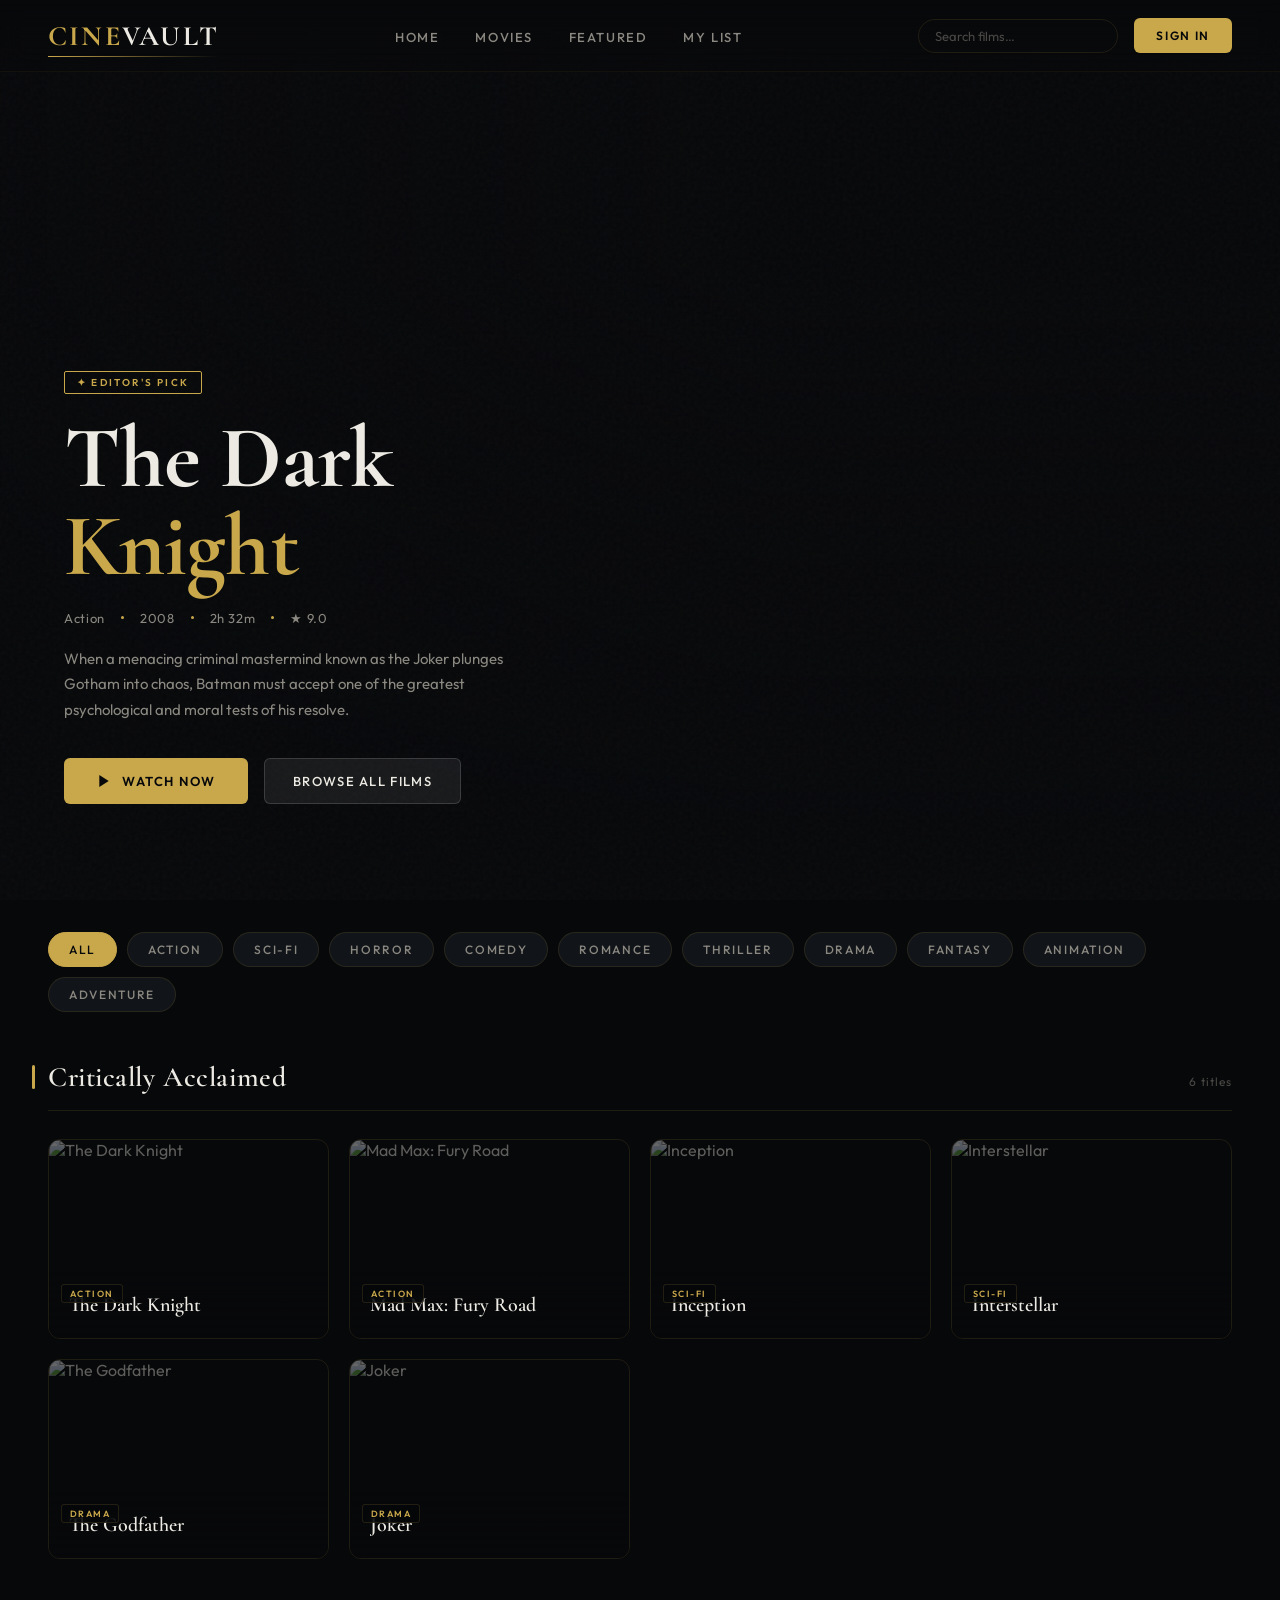
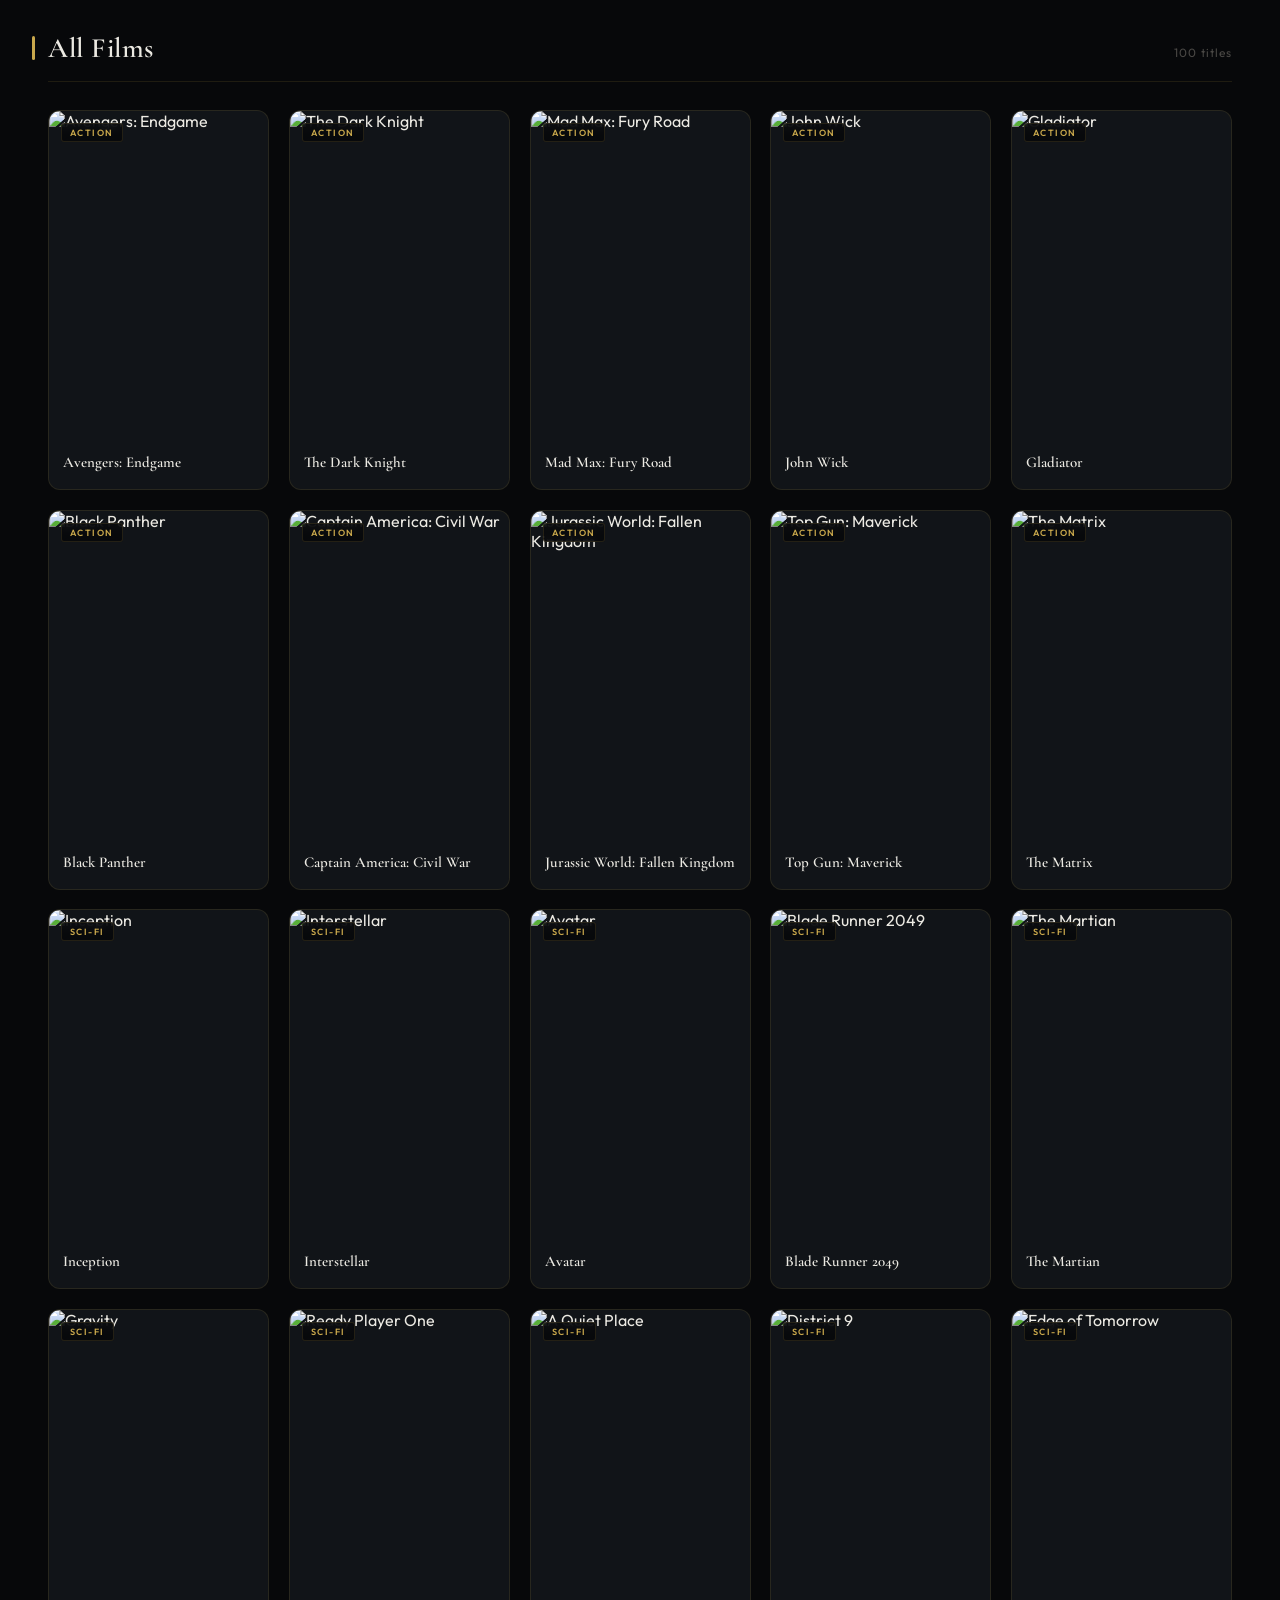
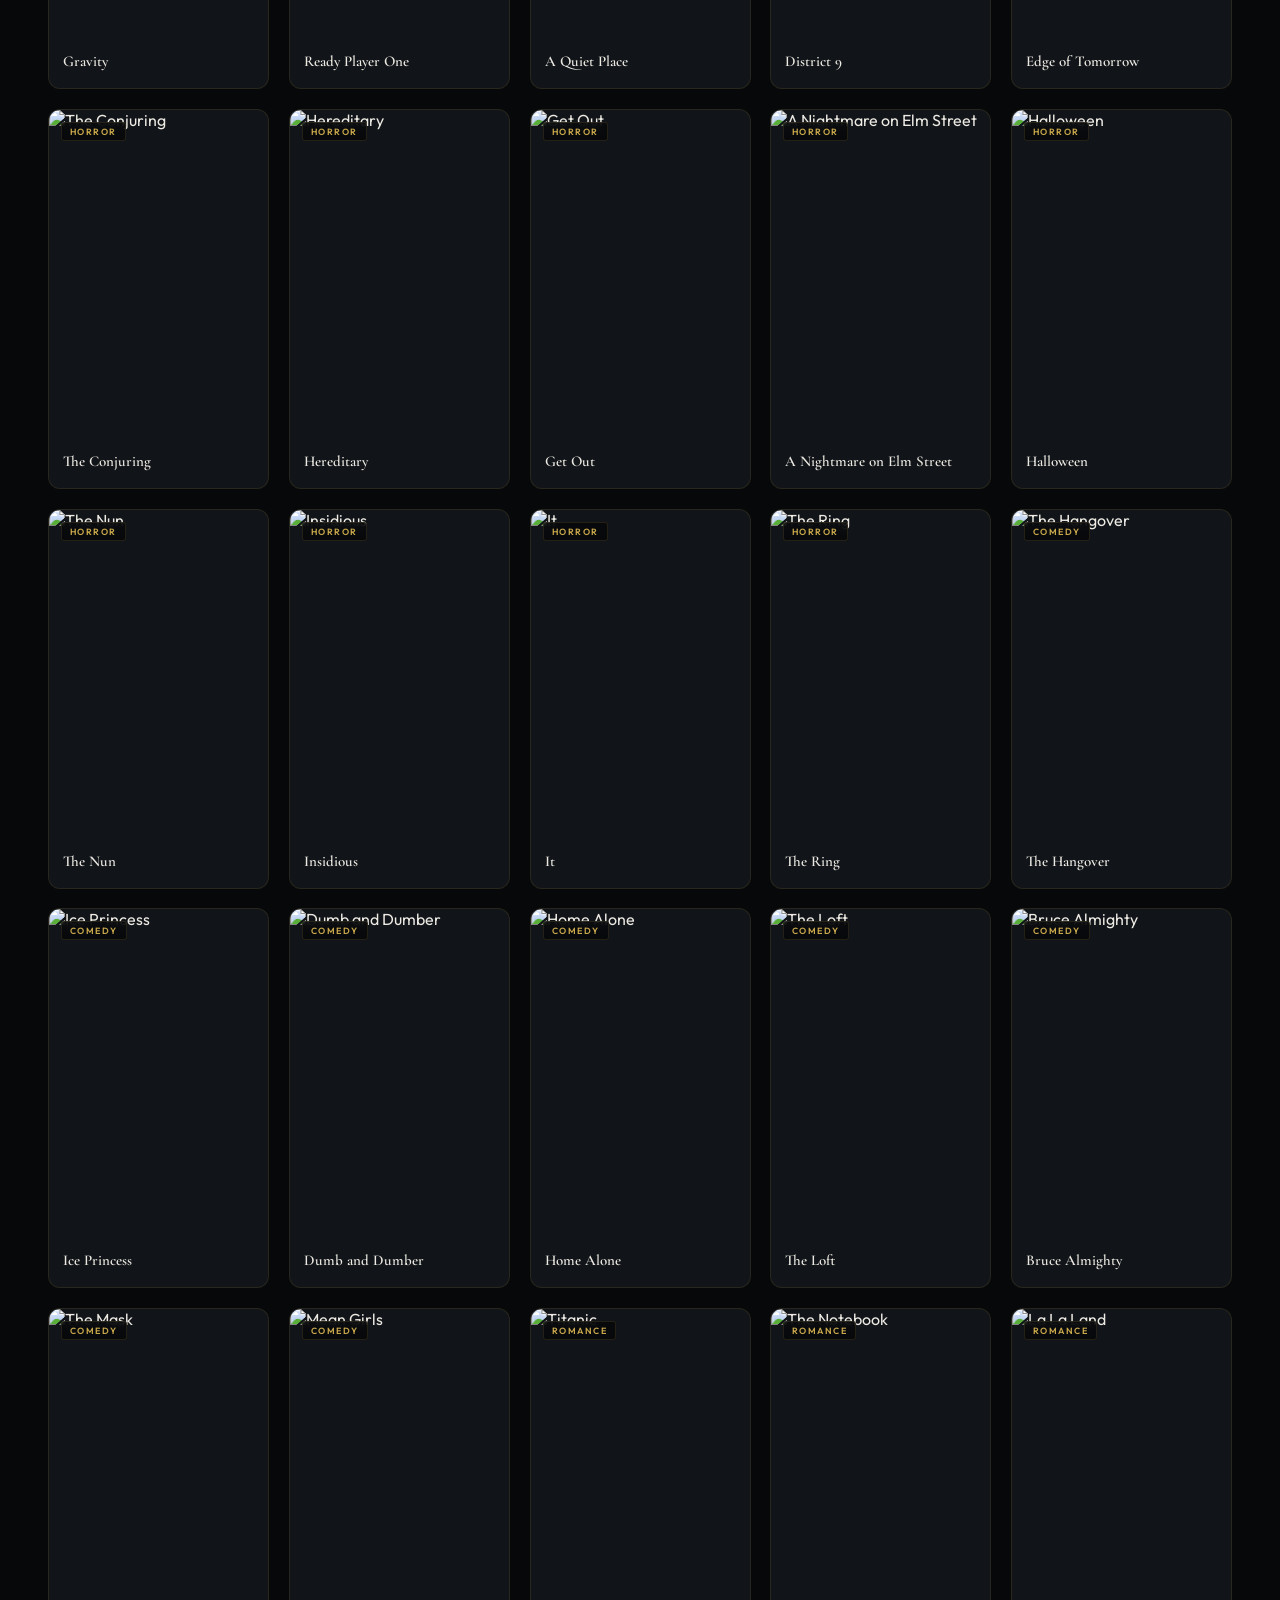
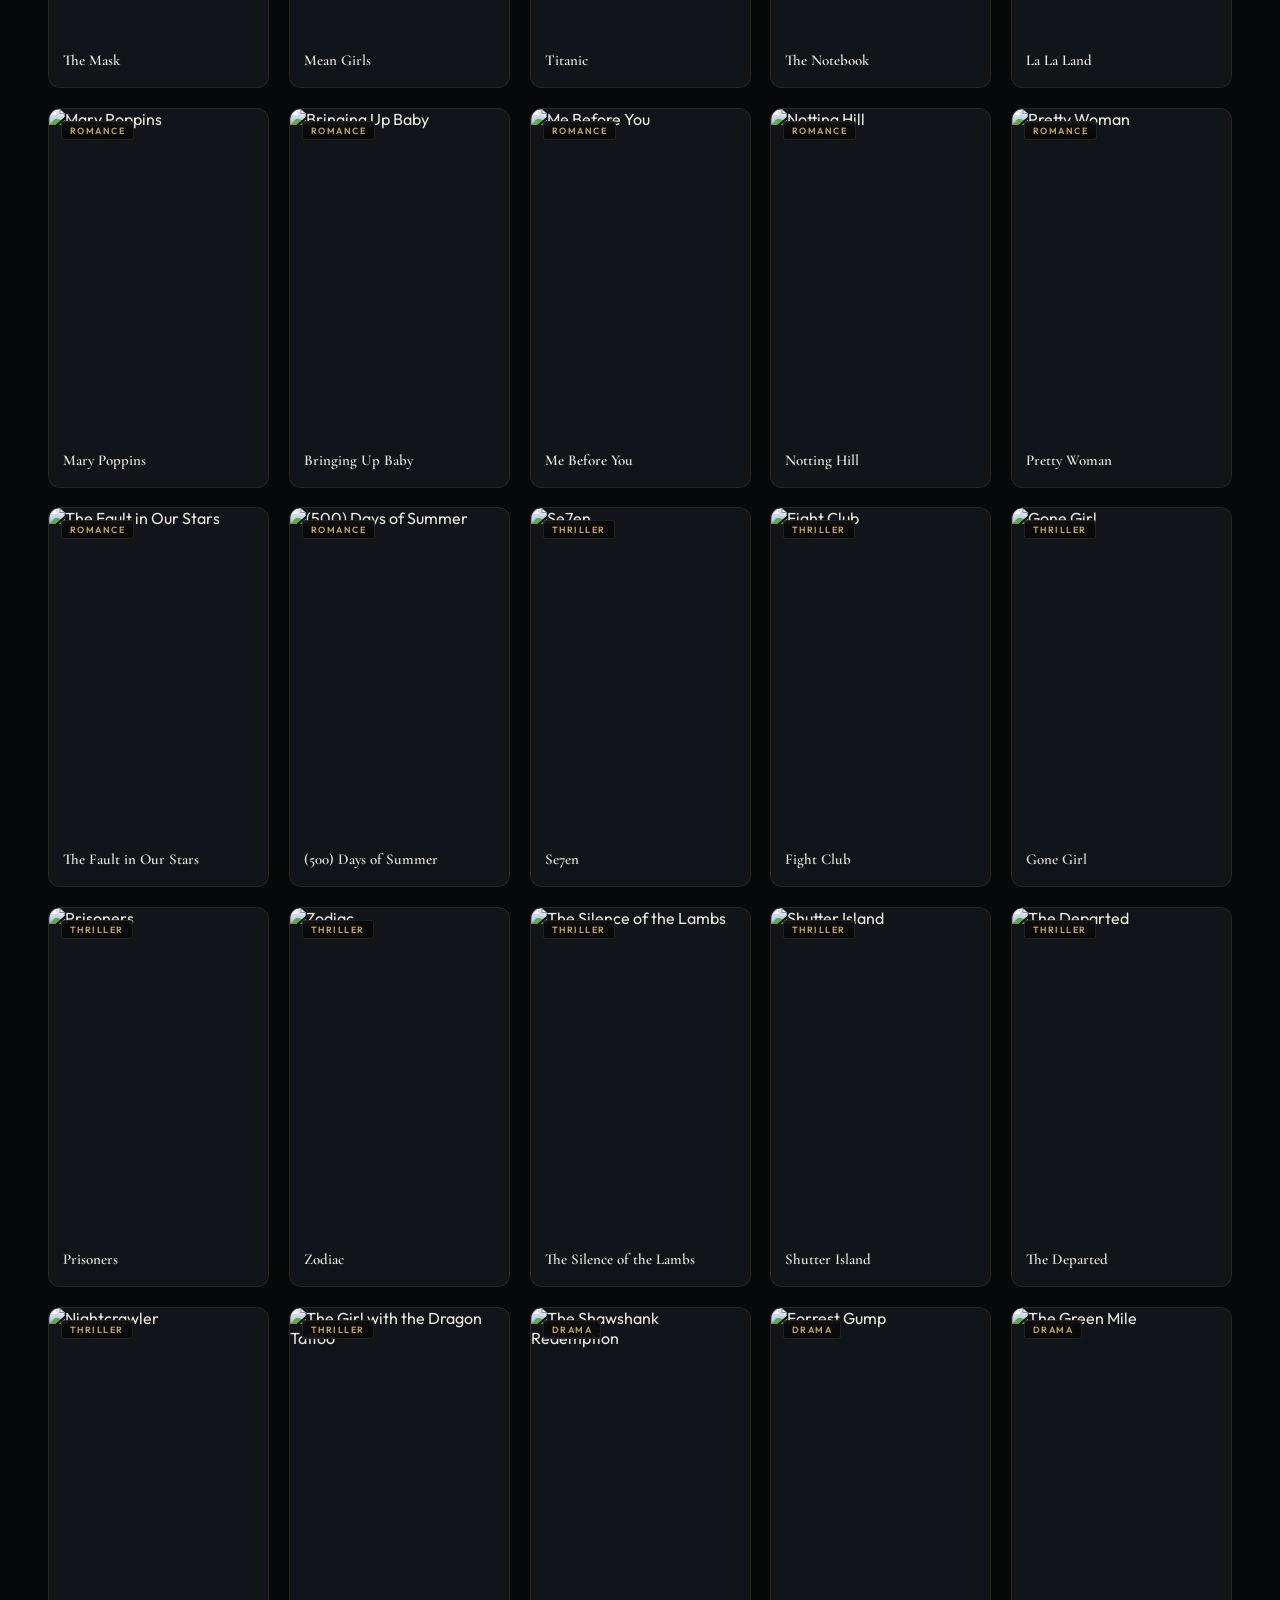
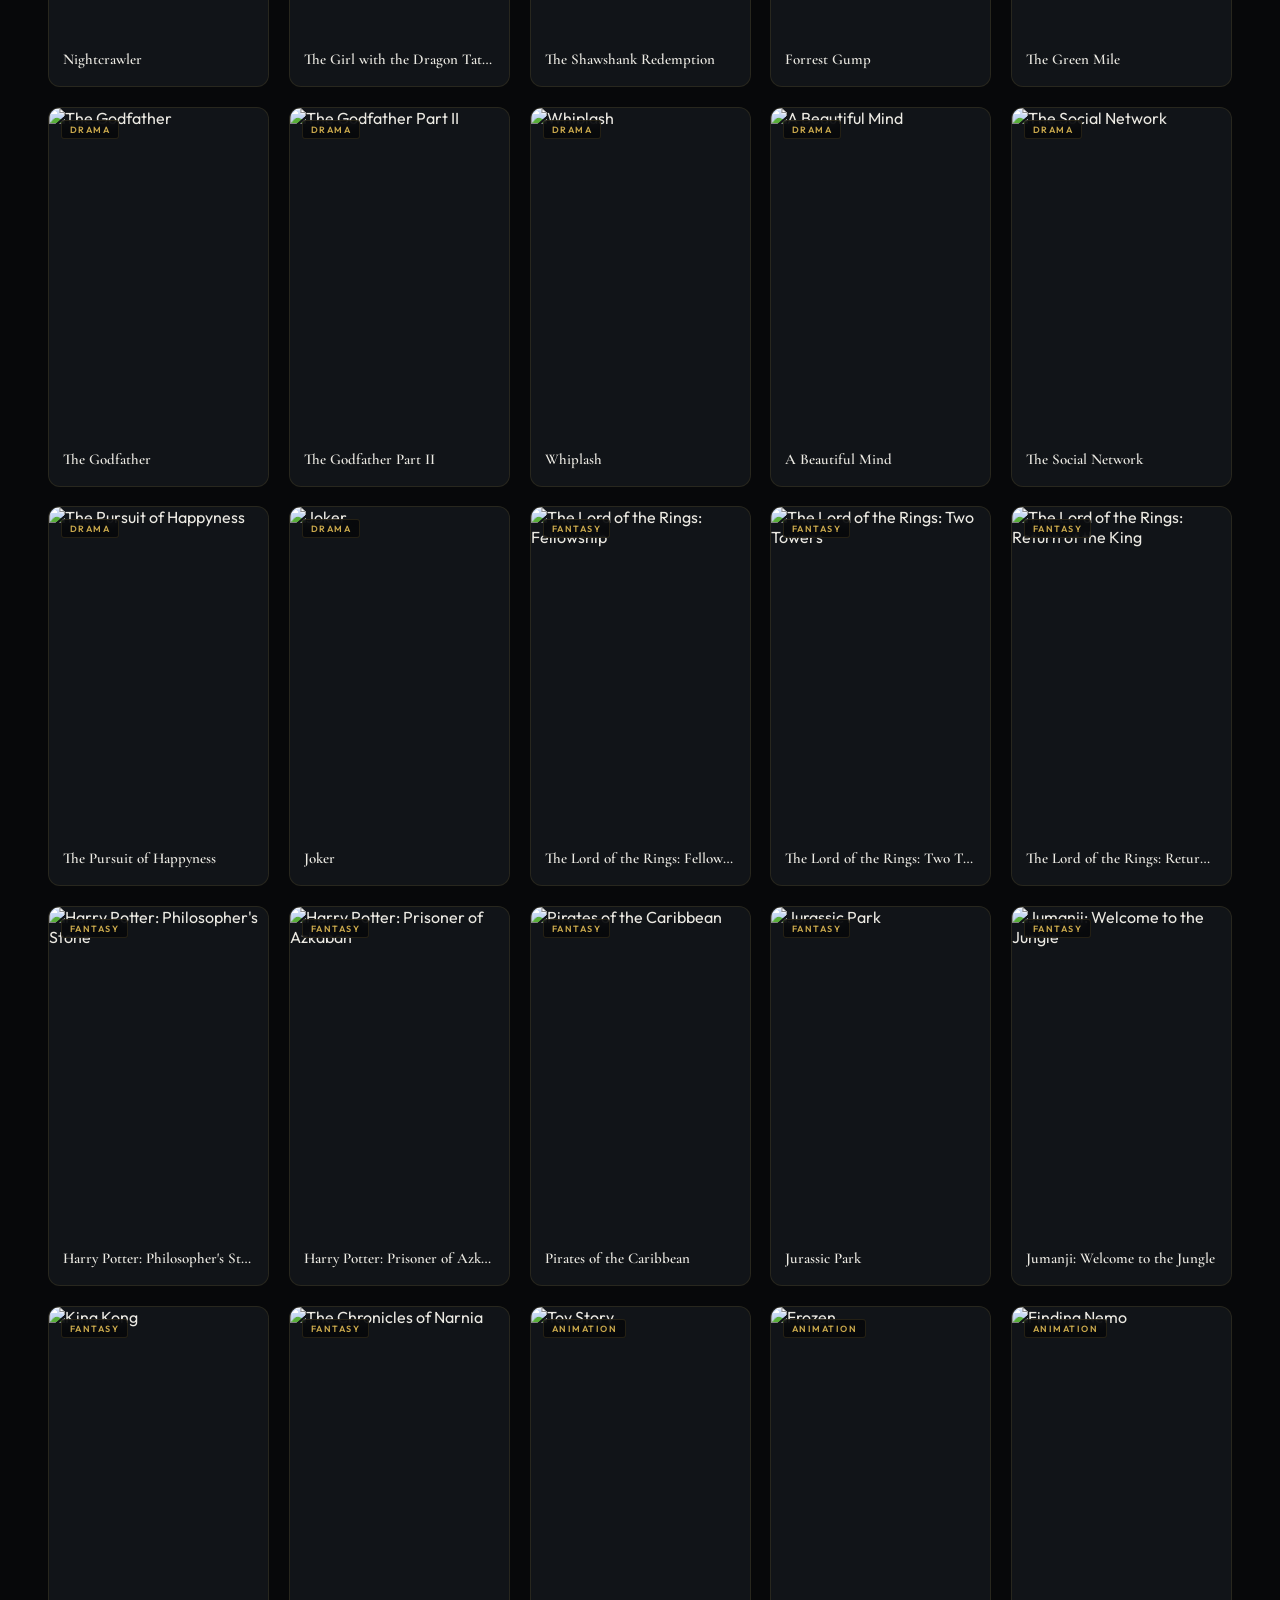
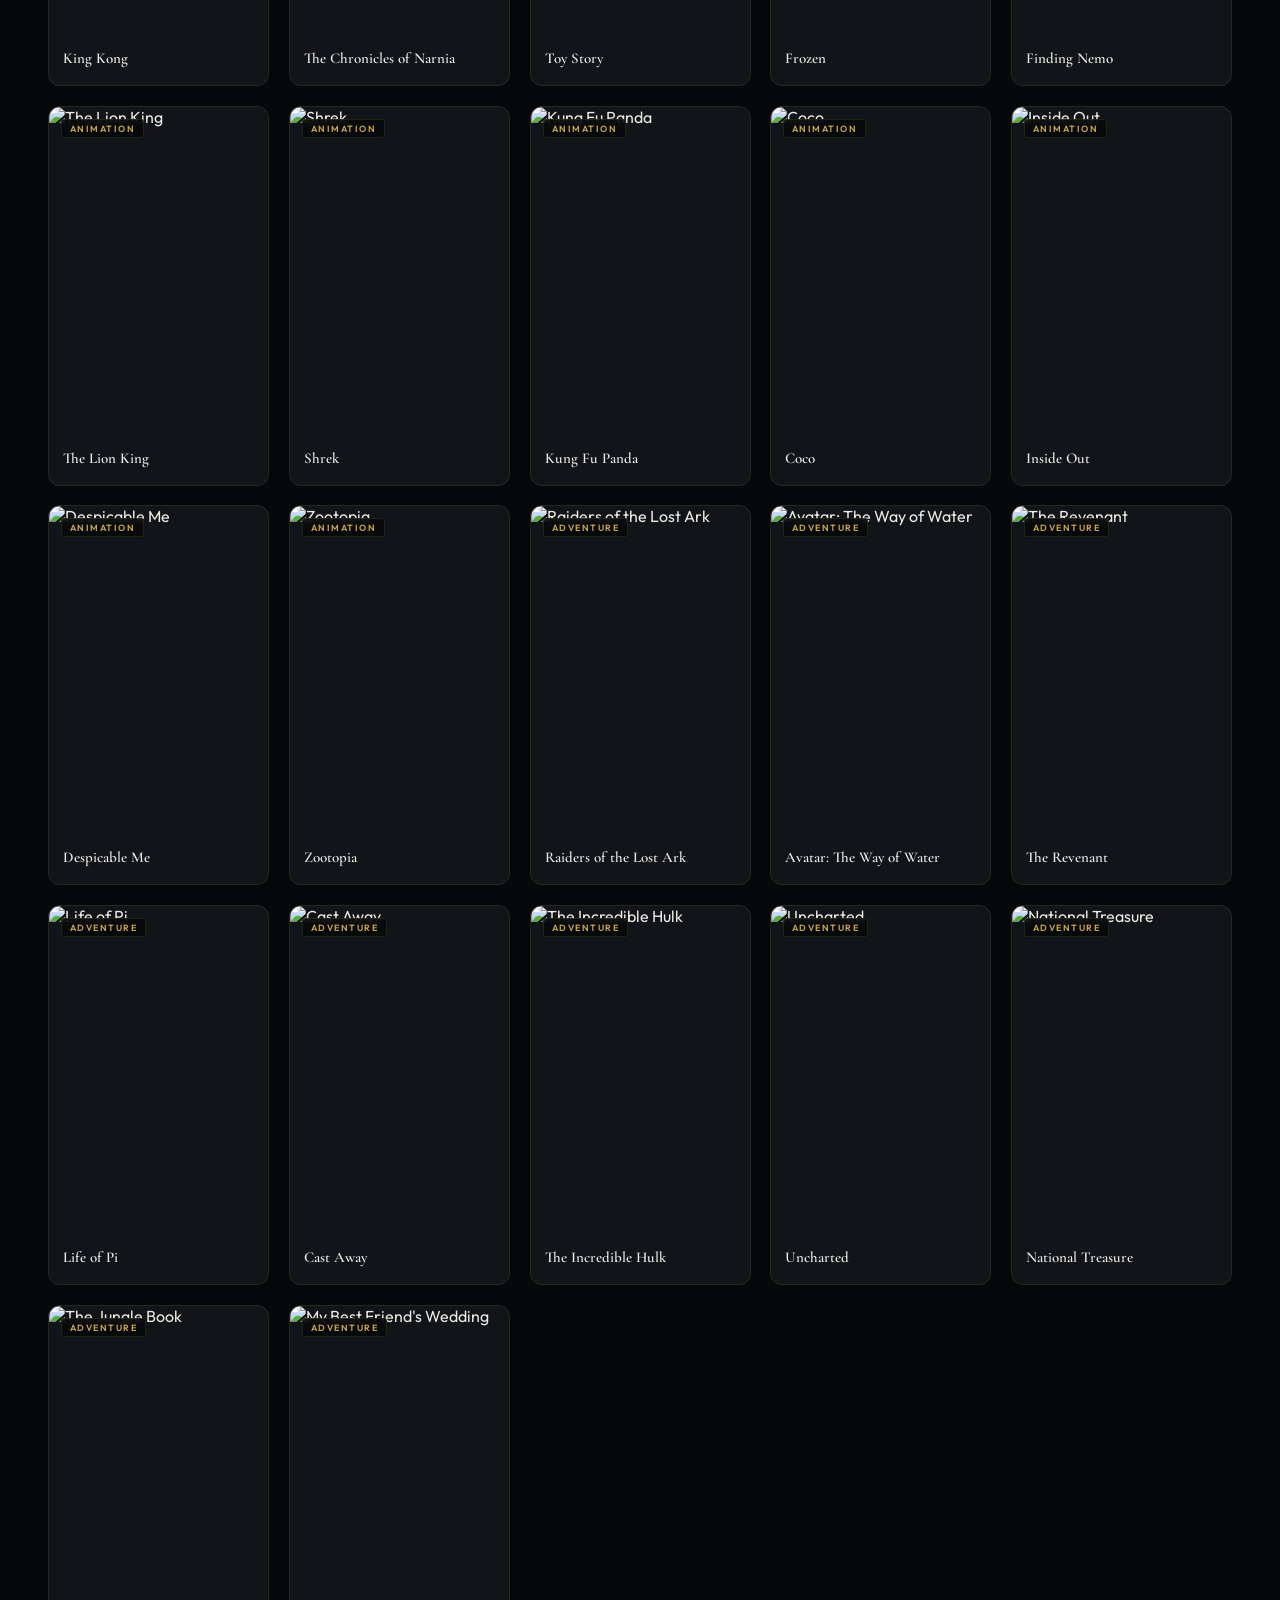
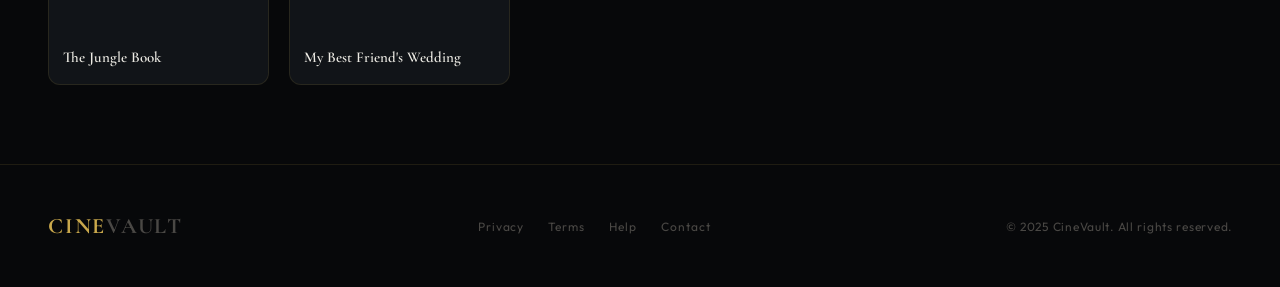
==== index.html @ 422735e5 "first commit" ====
<!DOCTYPE html>
<html lang="en">
<head>
  <meta charset="UTF-8" />
  <meta name="viewport" content="width=device-width, initial-scale=1.0" />
  <title>CineVault — Premium Cinema</title>
  <link rel="stylesheet" href="style.css" />
</head>
<body>

  <!-- Loading Screen -->
  <div class="loading-screen" id="loader">
    <div class="loading-logo">CINEVAULT</div>
  </div>

  <!-- ══ NAVBAR ══ -->
  <nav class="navbar" id="navbar">
    <a href="index.html" class="nav-logo">CINE<span>VAULT</span></a>

    <ul class="nav-links">
      <li><a href="#" class="active">Home</a></li>
      <li><a href="#movies">Movies</a></li>
      <li><a href="#featured">Featured</a></li>
      <li><a href="#">My List</a></li>
    </ul>

    <div class="nav-actions">
      <input class="nav-search" type="text" placeholder="Search films…" />
      <button class="btn-signin">Sign In</button>
    </div>
  </nav>

  <!-- ══ HERO ══ -->
  <section class="hero">
    <div class="hero-bg"></div>
    <div class="hero-overlay"></div>
    <div class="hero-noise"></div>

    <div class="hero-content">
      <span class="hero-badge">✦ Editor's Pick</span>
      <h1 class="hero-title">The Dark<br /><span>Knight</span></h1>
      <div class="hero-meta">
        <span>Action</span>
        <span class="dot"></span>
        <span>2008</span>
        <span class="dot"></span>
        <span>2h 32m</span>
        <span class="dot"></span>
        <span>★ 9.0</span>
      </div>
      <p class="hero-desc">
        When a menacing criminal mastermind known as the Joker plunges Gotham into chaos,
        Batman must accept one of the greatest psychological and moral tests of his resolve.
      </p>
      <div class="hero-buttons">
        <a href="#" class="btn-primary" id="hero-watch-btn">
          <svg width="16" height="16" viewBox="0 0 24 24" fill="currentColor"><polygon points="5,3 19,12 5,21"/></svg>
          Watch Now
        </a>
        <a href="#movies" class="btn-secondary">
          Browse All Films
        </a>
      </div>
    </div>
  </section>

  <!-- ══ MAIN CONTENT ══ -->
  <main class="main-content">

    <!-- Category Filter -->
    <div class="category-filter" id="filters"></div>

    <!-- Featured Section -->
    <section class="section" id="featured">
      <div class="section-header">
        <h2 class="section-title">Critically Acclaimed</h2>
        <span class="section-count">6 titles</span>
      </div>
      <div class="featured-grid"></div>
    </section>

    <!-- All Movies Grid -->
    <section class="section" id="movies">
      <div class="section-header">
        <h2 class="section-title">All Films</h2>
        <span class="section-count">100 titles</span>
      </div>
      <div class="movies-grid"></div>
    </section>

  </main>

  <!-- ══ FOOTER ══ -->
  <footer>
    <div class="footer-logo">CINE<span>VAULT</span></div>
    <div class="footer-links">
      <a href="#">Privacy</a>
      <a href="#">Terms</a>
      <a href="#">Help</a>
      <a href="#">Contact</a>
    </div>
    <p class="footer-copy">© 2025 CineVault. All rights reserved.</p>
  </footer>

  <!-- Scripts -->
  <script src="movies.js"></script>
  <script src="script.js"></script>

  <script>
    // Hero "Watch Now" → opens The Dark Knight directly
    document.getElementById('hero-watch-btn').addEventListener('click', (e) => {
      e.preventDefault();
      const darkKnight = movies.find(m => m.name === 'The Dark Knight');
      if (darkKnight) {
        localStorage.setItem('selectedMovie', JSON.stringify(darkKnight));
        window.location.href = 'movie.html';
      }
    });

    // Remove loader after fonts settle
    window.addEventListener('load', () => {
      setTimeout(() => {
        document.getElementById('loader').style.display = 'none';
      }, 700);
    });
  </script>

</body>
</html>
---- style.css ----
/* ============================================================
   style.css — CineVault OTT Platform
   Aesthetic: Dark Cinematic Luxury / Editorial Gold
   ============================================================ */

@import url('https://fonts.googleapis.com/css2?family=Cormorant+Garamond:wght@300;400;600;700&family=Outfit:wght@300;400;500;600&display=swap');

/* ── CSS Variables ── */
:root {
  --bg-void: #07080a;
  --bg-deep: #0d0f13;
  --bg-card: #111418;
  --bg-card-hover: #171b21;
  --gold: #c9a84c;
  --gold-light: #e8c97a;
  --gold-dim: rgba(201, 168, 76, 0.15);
  --gold-glow: rgba(201, 168, 76, 0.4);
  --text-primary: #eceae3;
  --text-secondary: #8a8880;
  --text-muted: #4a4845;
  --border: rgba(201, 168, 76, 0.12);
  --border-hover: rgba(201, 168, 76, 0.45);
  --red-accent: #c0392b;
  --font-display: 'Cormorant Garamond', serif;
  --font-body: 'Outfit', sans-serif;
  --radius: 6px;
  --radius-lg: 12px;
  --transition: 0.35s cubic-bezier(0.4, 0, 0.2, 1);
}

/* ── Reset ── */
*, *::before, *::after {
  margin: 0; padding: 0;
  box-sizing: border-box;
}

html { scroll-behavior: smooth; }

body {
  font-family: var(--font-body);
  background: var(--bg-void);
  color: var(--text-primary);
  min-height: 100vh;
  overflow-x: hidden;
  cursor: default;
}

/* ── Scrollbar ── */
::-webkit-scrollbar { width: 6px; }
::-webkit-scrollbar-track { background: var(--bg-void); }
::-webkit-scrollbar-thumb { background: var(--gold-dim); border-radius: 3px; }
::-webkit-scrollbar-thumb:hover { background: var(--gold); }

/* ── NAVBAR ── */
.navbar {
  position: fixed;
  top: 0; left: 0; right: 0;
  z-index: 1000;
  display: flex;
  align-items: center;
  justify-content: space-between;
  padding: 0 48px;
  height: 72px;
  background: linear-gradient(to bottom, rgba(7,8,10,0.98) 0%, rgba(7,8,10,0.0) 100%);
  backdrop-filter: blur(12px);
  border-bottom: 1px solid rgba(201,168,76,0.06);
  transition: background var(--transition);
}

.navbar.scrolled {
  background: rgba(7,8,10,0.97);
  border-bottom-color: var(--border);
}

.nav-logo {
  font-family: var(--font-display);
  font-size: 28px;
  font-weight: 700;
  letter-spacing: 0.08em;
  color: var(--gold);
  text-decoration: none;
  position: relative;
}

.nav-logo span {
  color: var(--text-primary);
}

.nav-logo::after {
  content: '';
  position: absolute;
  bottom: -4px; left: 0;
  width: 100%; height: 1px;
  background: linear-gradient(to right, var(--gold), transparent);
}

.nav-links {
  display: flex;
  align-items: center;
  gap: 36px;
  list-style: none;
}

.nav-links a {
  font-size: 13px;
  font-weight: 500;
  letter-spacing: 0.12em;
  text-transform: uppercase;
  color: var(--text-secondary);
  text-decoration: none;
  transition: color var(--transition);
  position: relative;
}

.nav-links a::after {
  content: '';
  position: absolute;
  bottom: -4px; left: 0;
  width: 0; height: 1px;
  background: var(--gold);
  transition: width var(--transition);
}

.nav-links a:hover { color: var(--gold); }
.nav-links a:hover::after { width: 100%; }

.nav-actions {
  display: flex;
  align-items: center;
  gap: 16px;
}

.nav-search {
  background: none;
  border: 1px solid var(--border);
  border-radius: 24px;
  padding: 8px 16px;
  color: var(--text-primary);
  font-family: var(--font-body);
  font-size: 13px;
  width: 200px;
  transition: all var(--transition);
  outline: none;
}

.nav-search::placeholder { color: var(--text-muted); }
.nav-search:focus {
  border-color: var(--gold);
  box-shadow: 0 0 0 3px var(--gold-dim);
  width: 260px;
}

.btn-signin {
  font-family: var(--font-body);
  font-size: 12px;
  font-weight: 600;
  letter-spacing: 0.14em;
  text-transform: uppercase;
  color: var(--bg-void);
  background: var(--gold);
  border: none;
  border-radius: var(--radius);
  padding: 10px 22px;
  cursor: pointer;
  transition: all var(--transition);
}

.btn-signin:hover {
  background: var(--gold-light);
  transform: translateY(-1px);
  box-shadow: 0 6px 20px var(--gold-glow);
}

/* ── HERO ── */
.hero {
  position: relative;
  height: 100vh;
  min-height: 650px;
  display: flex;
  align-items: flex-end;
  overflow: hidden;
}

.hero-bg {
  position: absolute;
  inset: 0;
  background-image: url('https://images6.alphacoders.com/131/thumb-1920-1318956.jpeg');
  background-size: cover;
  background-position: center 20%;
  filter: brightness(0.80) saturate(0.7);
  transform: scale(1.05);
  animation: heroZoom 18s ease-out forwards;
}

@keyframes heroZoom {
  from { transform: scale(1.05); }
  to { transform: scale(1.0); }
}

.hero-overlay {
  position: absolute;
  inset: 0;
  background:
    linear-gradient(to top, var(--bg-void) 0%, rgba(7,8,10,0.6) 40%, transparent 70%),
    linear-gradient(to right, rgba(7,8,10,0.8) 0%, transparent 60%);
}

.hero-noise {
  position: absolute;
  inset: 0;
  opacity: 0.03;
  background-image: url("data:image/svg+xml,%3Csvg viewBox='0 0 256 256' xmlns='http://www.w3.org/2000/svg'%3E%3Cfilter id='noise'%3E%3CfeTurbulence type='fractalNoise' baseFrequency='0.9' numOctaves='4' stitchTiles='stitch'/%3E%3C/filter%3E%3Crect width='100%25' height='100%25' filter='url(%23noise)'/%3E%3C/svg%3E");
}

.hero-content {
  position: relative;
  z-index: 2;
  padding: 0 64px 96px;
  max-width: 640px;
  animation: heroFadeUp 1.2s ease-out 0.3s both;
}

@keyframes heroFadeUp {
  from { opacity: 0; transform: translateY(40px); }
  to { opacity: 1; transform: translateY(0); }
}

.hero-badge {
  display: inline-block;
  font-size: 10px;
  font-weight: 600;
  letter-spacing: 0.22em;
  text-transform: uppercase;
  color: var(--gold);
  border: 1px solid var(--gold);
  border-radius: 2px;
  padding: 4px 12px;
  margin-bottom: 20px;
}

.hero-title {
  font-family: var(--font-display);
  font-size: clamp(48px, 7vw, 88px);
  font-weight: 700;
  line-height: 1;
  letter-spacing: -0.01em;
  color: var(--text-primary);
  margin-bottom: 20px;
}

.hero-title span { color: var(--gold); }

.hero-meta {
  display: flex;
  align-items: center;
  gap: 16px;
  margin-bottom: 20px;
  font-size: 13px;
  color: var(--text-secondary);
  letter-spacing: 0.05em;
}

.hero-meta .dot {
  width: 3px; height: 3px;
  border-radius: 50%;
  background: var(--gold);
  flex-shrink: 0;
}

.hero-desc {
  font-size: 15px;
  line-height: 1.7;
  color: var(--text-secondary);
  margin-bottom: 36px;
  max-width: 480px;
}

.hero-buttons {
  display: flex;
  gap: 16px;
  flex-wrap: wrap;
}

.btn-primary {
  display: inline-flex;
  align-items: center;
  gap: 10px;
  font-family: var(--font-body);
  font-size: 13px;
  font-weight: 600;
  letter-spacing: 0.12em;
  text-transform: uppercase;
  color: var(--bg-void);
  background: var(--gold);
  border: none;
  border-radius: var(--radius);
  padding: 14px 32px;
  cursor: pointer;
  text-decoration: none;
  transition: all var(--transition);
}

.btn-primary:hover {
  background: var(--gold-light);
  transform: translateY(-2px);
  box-shadow: 0 8px 30px var(--gold-glow);
}

.btn-secondary {
  display: inline-flex;
  align-items: center;
  gap: 10px;
  font-family: var(--font-body);
  font-size: 13px;
  font-weight: 500;
  letter-spacing: 0.10em;
  text-transform: uppercase;
  color: var(--text-primary);
  background: rgba(255,255,255,0.07);
  border: 1px solid rgba(255,255,255,0.15);
  border-radius: var(--radius);
  padding: 14px 28px;
  cursor: pointer;
  text-decoration: none;
  transition: all var(--transition);
  backdrop-filter: blur(8px);
}

.btn-secondary:hover {
  background: rgba(255,255,255,0.12);
  border-color: rgba(255,255,255,0.3);
  transform: translateY(-2px);
}

/* ── MAIN CONTENT ── */
.main-content {
  padding: 0 48px;
  max-width: 1600px;
  margin: 0 auto;
}

/* ── SECTION ── */
.section {
  margin-bottom: 72px;
  animation: sectionFade 0.6s ease-out both;
}

@keyframes sectionFade {
  from { opacity: 0; transform: translateY(20px); }
  to { opacity: 1; transform: translateY(0); }
}

.section-header {
  display: flex;
  align-items: baseline;
  justify-content: space-between;
  margin-bottom: 28px;
  padding-bottom: 16px;
  border-bottom: 1px solid var(--border);
}

.section-title {
  font-family: var(--font-display);
  font-size: 28px;
  font-weight: 600;
  letter-spacing: 0.02em;
  color: var(--text-primary);
  position: relative;
}

.section-title::before {
  content: '';
  position: absolute;
  left: -16px; top: 50%;
  transform: translateY(-50%);
  width: 3px; height: 70%;
  background: var(--gold);
  border-radius: 2px;
}

.section-count {
  font-size: 12px;
  color: var(--text-muted);
  letter-spacing: 0.08em;
}

/* ── CATEGORY FILTER ── */
.category-filter {
  display: flex;
  gap: 10px;
  flex-wrap: wrap;
  margin-bottom: 48px;
  padding: 32px 0 0;
}

.filter-btn {
  font-family: var(--font-body);
  font-size: 12px;
  font-weight: 500;
  letter-spacing: 0.14em;
  text-transform: uppercase;
  color: var(--text-secondary);
  background: var(--bg-card);
  border: 1px solid var(--border);
  border-radius: 24px;
  padding: 9px 20px;
  cursor: pointer;
  transition: all var(--transition);
}

.filter-btn:hover {
  color: var(--gold);
  border-color: var(--gold);
}

.filter-btn.active {
  color: var(--bg-void);
  background: var(--gold);
  border-color: var(--gold);
}

/* ── MOVIE GRID ── */
.movies-grid {
  display: grid;
  grid-template-columns: repeat(auto-fill, minmax(185px, 1fr));
  gap: 20px;
}

/* ── MOVIE CARD ── */
.movie-card {
  position: relative;
  border-radius: var(--radius-lg);
  overflow: hidden;
  cursor: pointer;
  background: var(--bg-card);
  border: 1px solid var(--border);
  transition: all var(--transition);
  animation: cardReveal 0.5s ease-out both;
}

@keyframes cardReveal {
  from { opacity: 0; transform: translateY(16px) scale(0.96); }
  to { opacity: 1; transform: translateY(0) scale(1); }
}

.movie-card:hover {
  transform: translateY(-8px) scale(1.02);
  border-color: var(--border-hover);
  box-shadow:
    0 20px 60px rgba(0,0,0,0.6),
    0 0 0 1px var(--gold-dim),
    0 0 40px var(--gold-dim);
  z-index: 2;
}

.card-poster-wrap {
  position: relative;
  width: 100%;
  padding-top: 150%; /* 2:3 ratio */
  overflow: hidden;
}

.card-poster {
  position: absolute;
  inset: 0;
  width: 100%;
  height: 100%;
  object-fit: cover;
  transition: transform 0.5s cubic-bezier(0.4, 0, 0.2, 1);
}

.movie-card:hover .card-poster {
  transform: scale(1.08);
}

.card-overlay {
  position: absolute;
  inset: 0;
  background: linear-gradient(
    to top,
    rgba(7,8,10,0.95) 0%,
    rgba(7,8,10,0.5) 40%,
    transparent 70%
  );
  opacity: 0;
  transition: opacity var(--transition);
  display: flex;
  align-items: flex-end;
  padding: 16px;
}

.movie-card:hover .card-overlay { opacity: 1; }

.card-play-btn {
  width: 42px; height: 42px;
  border-radius: 50%;
  background: var(--gold);
  display: flex;
  align-items: center;
  justify-content: center;
  flex-shrink: 0;
  box-shadow: 0 4px 20px var(--gold-glow);
  transition: transform 0.2s ease;
}

.card-play-btn:hover { transform: scale(1.1); }

.card-play-btn svg {
  width: 16px; height: 16px;
  fill: var(--bg-void);
  margin-left: 2px;
}

.card-category-badge {
  position: absolute;
  top: 12px; left: 12px;
  font-size: 9px;
  font-weight: 600;
  letter-spacing: 0.16em;
  text-transform: uppercase;
  color: var(--gold);
  background: rgba(7,8,10,0.85);
  border: 1px solid var(--gold-dim);
  border-radius: 3px;
  padding: 3px 8px;
  backdrop-filter: blur(4px);
}

.card-info {
  padding: 14px 14px 16px;
}

.card-title {
  font-family: var(--font-display);
  font-size: 15px;
  font-weight: 600;
  line-height: 1.3;
  color: var(--text-primary);
  white-space: nowrap;
  overflow: hidden;
  text-overflow: ellipsis;
  transition: color var(--transition);
}

.movie-card:hover .card-title { color: var(--gold); }

/* ── FEATURED ROW (Hero cards) ── */
.featured-grid {
  display: grid;
  grid-template-columns: repeat(auto-fill, minmax(280px, 1fr));
  gap: 20px;
}

.featured-card {
  position: relative;
  border-radius: var(--radius-lg);
  overflow: hidden;
  cursor: pointer;
  height: 200px;
  border: 1px solid var(--border);
  transition: all var(--transition);
}

.featured-card:hover {
  transform: translateY(-6px);
  border-color: var(--border-hover);
  box-shadow: 0 20px 50px rgba(0,0,0,0.5), 0 0 30px var(--gold-dim);
}

.featured-card .card-poster {
  position: absolute;
  inset: 0;
  width: 100%; height: 100%;
  object-fit: cover;
  filter: brightness(0.4) saturate(0.8);
  transition: all 0.5s ease;
}

.featured-card:hover .card-poster {
  filter: brightness(0.55) saturate(1);
  transform: scale(1.06);
}

.featured-card .card-info {
  position: absolute;
  bottom: 0; left: 0; right: 0;
  padding: 20px;
  background: linear-gradient(to top, rgba(7,8,10,0.95), transparent);
}

.featured-card .card-title {
  font-size: 20px;
  white-space: normal;
}

/* ── FOOTER ── */
footer {
  margin-top: 80px;
  padding: 48px;
  border-top: 1px solid var(--border);
  display: flex;
  align-items: center;
  justify-content: space-between;
  flex-wrap: gap;
}

.footer-logo {
  font-family: var(--font-display);
  font-size: 22px;
  font-weight: 700;
  color: var(--gold);
  letter-spacing: 0.08em;
}

.footer-logo span { color: var(--text-muted); }

.footer-copy {
  font-size: 12px;
  color: var(--text-muted);
  letter-spacing: 0.06em;
}

.footer-links {
  display: flex;
  gap: 24px;
}

.footer-links a {
  font-size: 12px;
  color: var(--text-muted);
  text-decoration: none;
  letter-spacing: 0.08em;
  transition: color var(--transition);
}

.footer-links a:hover { color: var(--gold); }

/* ── MOVIE PLAYER PAGE ── */
.player-page {
  min-height: 100vh;
  background: var(--bg-void);
}

.player-navbar {
  position: fixed;
  top: 0; left: 0; right: 0;
  z-index: 100;
  display: flex;
  align-items: center;
  gap: 20px;
  padding: 0 40px;
  height: 64px;
  background: rgba(7,8,10,0.96);
  border-bottom: 1px solid var(--border);
  backdrop-filter: blur(16px);
}

.back-btn {
  display: flex;
  align-items: center;
  gap: 8px;
  font-size: 13px;
  font-weight: 500;
  letter-spacing: 0.1em;
  text-transform: uppercase;
  color: var(--text-secondary);
  text-decoration: none;
  transition: color var(--transition);
  cursor: pointer;
  background: none;
  border: none;
  font-family: var(--font-body);
}

.back-btn:hover { color: var(--gold); }

.back-btn svg {
  width: 16px; height: 16px;
  stroke: currentColor;
  fill: none;
  stroke-width: 2;
  transition: transform var(--transition);
}

.back-btn:hover svg { transform: translateX(-3px); }

.player-nav-title {
  font-family: var(--font-display);
  font-size: 18px;
  font-weight: 600;
  color: var(--text-primary);
  margin-left: 8px;
}

.player-container {
  padding-top: 64px;
}

.player-main {
  position: relative;
  background: #000;
  width: 100%;
}

.player-iframe {
  width: 100%;
  aspect-ratio: 16/9;
  display: block;
  border: none;
  max-height: 80vh;
}

.player-info {
  display: grid;
  grid-template-columns: 200px 1fr;
  gap: 40px;
  padding: 40px 64px 80px;
  max-width: 1200px;
  margin: 0 auto;
}

.player-poster-wrap {
  position: relative;
}

.player-poster {
  width: 100%;
  border-radius: var(--radius-lg);
  box-shadow: 0 20px 60px rgba(0,0,0,0.7), 0 0 0 1px var(--border);
}

.player-poster-glow {
  position: absolute;
  inset: 0;
  border-radius: var(--radius-lg);
  box-shadow: 0 0 40px var(--gold-dim);
  pointer-events: none;
}

.player-details {}

.player-category {
  display: inline-block;
  font-size: 10px;
  font-weight: 600;
  letter-spacing: 0.2em;
  text-transform: uppercase;
  color: var(--gold);
  border: 1px solid var(--gold-dim);
  border-radius: 3px;
  padding: 4px 12px;
  margin-bottom: 16px;
}

.player-title {
  font-family: var(--font-display);
  font-size: clamp(32px, 4vw, 56px);
  font-weight: 700;
  line-height: 1.05;
  color: var(--text-primary);
  margin-bottom: 16px;
}

.player-divider {
  width: 48px; height: 2px;
  background: var(--gold);
  margin-bottom: 20px;
}

.player-desc {
  font-size: 15px;
  line-height: 1.75;
  color: var(--text-secondary);
}

/* ── LOADING ── */
.loading-screen {
  position: fixed;
  inset: 0;
  background: var(--bg-void);
  display: flex;
  align-items: center;
  justify-content: center;
  z-index: 9999;
  animation: loadingFade 0.4s ease-out 0.6s forwards;
}

@keyframes loadingFade {
  to { opacity: 0; pointer-events: none; }
}

.loading-logo {
  font-family: var(--font-display);
  font-size: 48px;
  font-weight: 700;
  color: var(--gold);
  letter-spacing: 0.08em;
  animation: pulse 1s ease-in-out infinite alternate;
}

@keyframes pulse {
  from { opacity: 0.5; }
  to { opacity: 1; }
}

/* ── NO RESULTS ── */
.no-results {
  grid-column: 1/-1;
  text-align: center;
  padding: 80px 20px;
  color: var(--text-muted);
}

.no-results h3 {
  font-family: var(--font-display);
  font-size: 28px;
  margin-bottom: 8px;
  color: var(--text-secondary);
}

/* ── RESPONSIVE ── */
@media (max-width: 1024px) {
  .main-content { padding: 0 32px; }
  .hero-content { padding: 0 40px 80px; }
  .navbar { padding: 0 32px; }
}

@media (max-width: 768px) {
  .navbar { padding: 0 20px; height: 60px; }
  .nav-links { display: none; }
  .nav-search { display: none; }
  .main-content { padding: 0 20px; }
  .hero-content { padding: 0 24px 64px; }
  .movies-grid { grid-template-columns: repeat(auto-fill, minmax(150px, 1fr)); gap: 14px; }
  .featured-grid { grid-template-columns: 1fr; }
  .player-info { grid-template-columns: 1fr; padding: 24px 24px 60px; }
  .player-poster-wrap { max-width: 200px; }
  footer { flex-direction: column; gap: 20px; text-align: center; }
  .footer-links { flex-wrap: wrap; justify-content: center; }
  .player-navbar { padding: 0 20px; }
  .player-info { padding: 24px; }
}

@media (max-width: 480px) {
  .movies-grid { grid-template-columns: repeat(2, 1fr); gap: 12px; }
  .hero-title { font-size: 36px; }
  .hero-buttons { flex-direction: column; }
  .btn-primary, .btn-secondary { justify-content: center; }
}
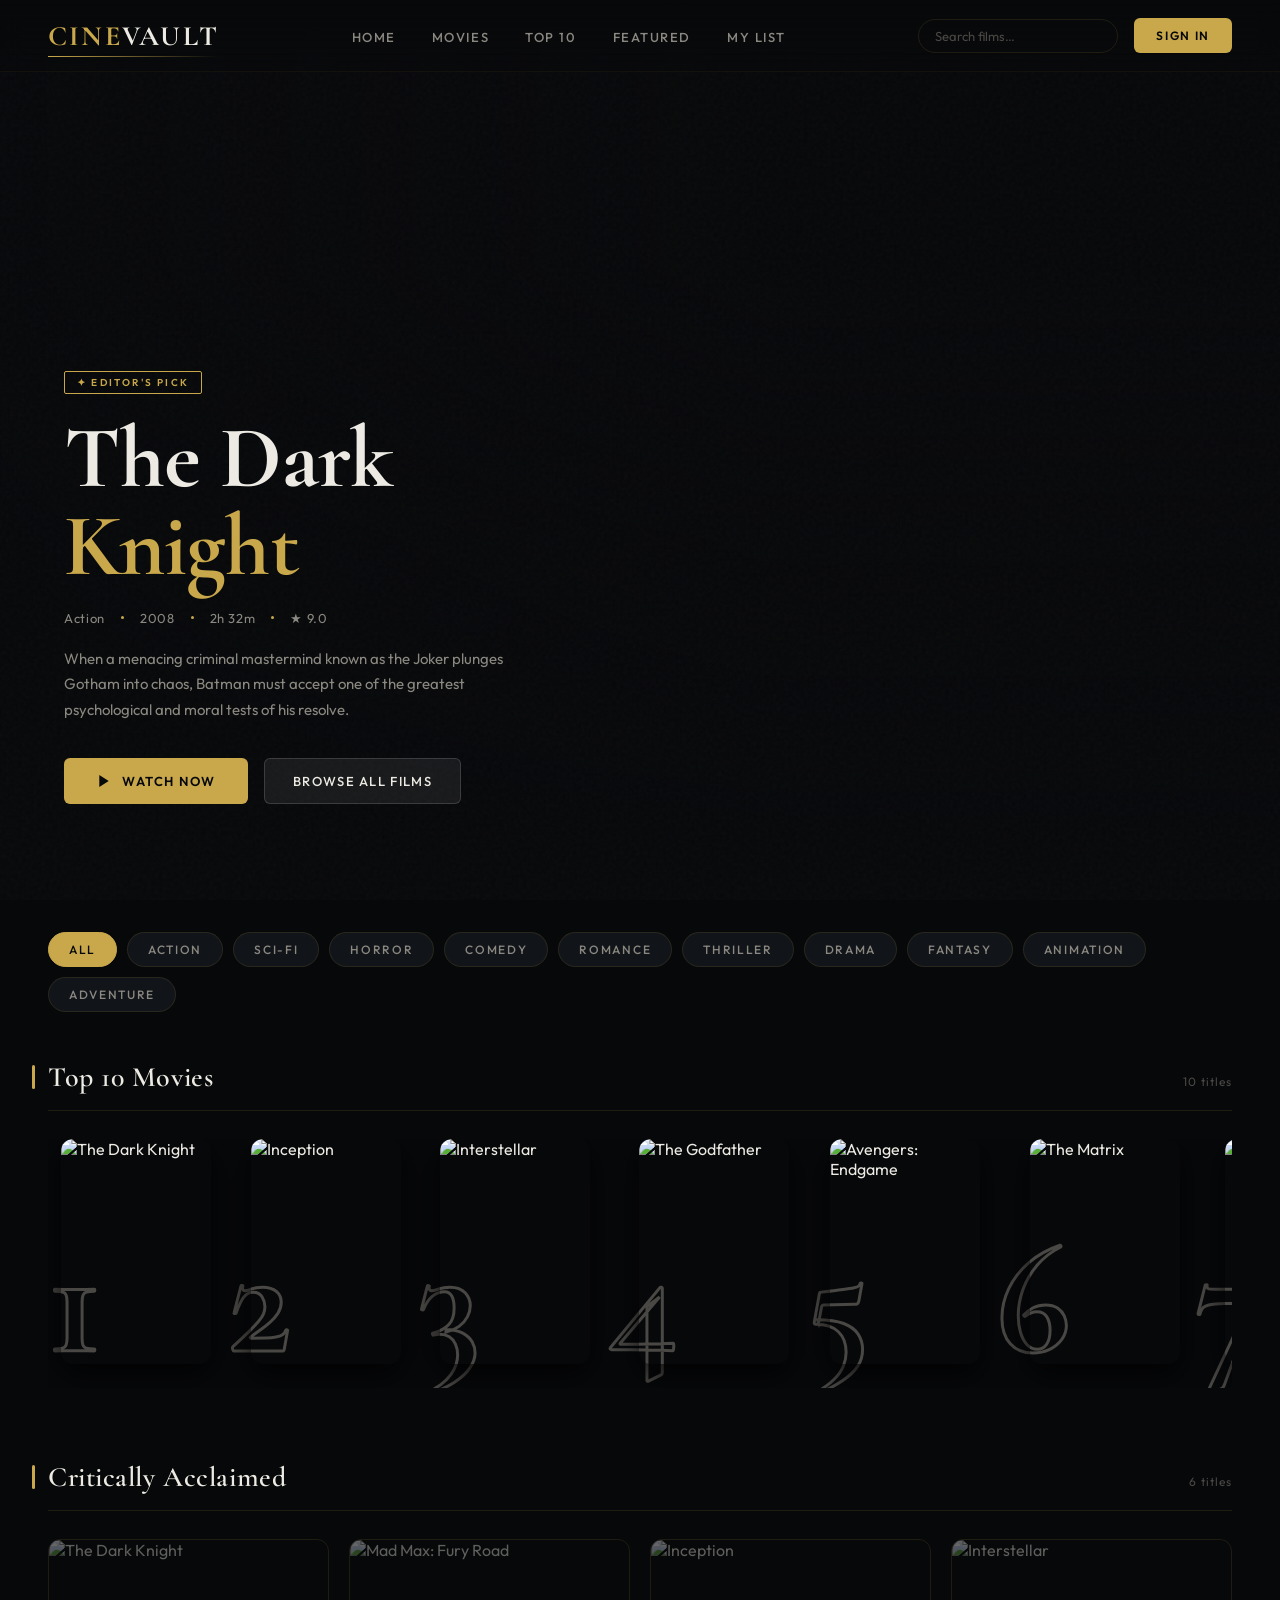
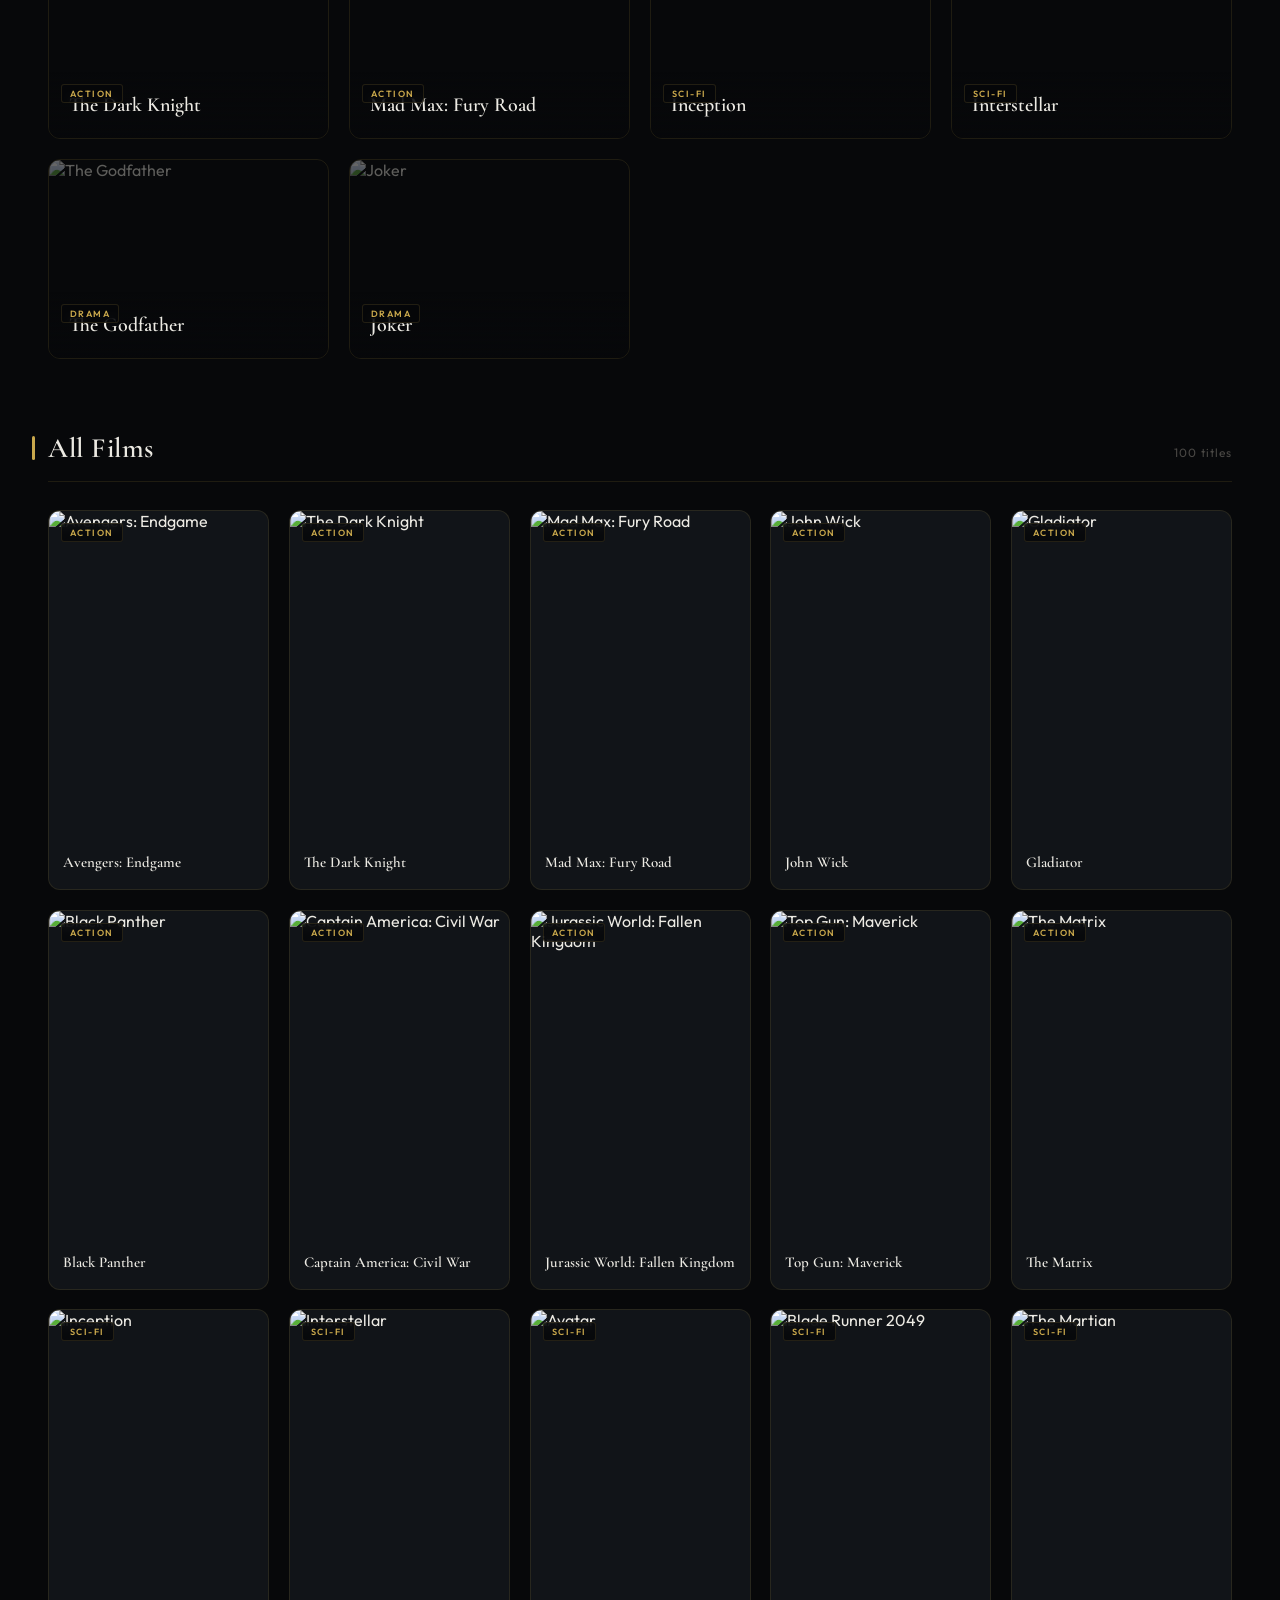
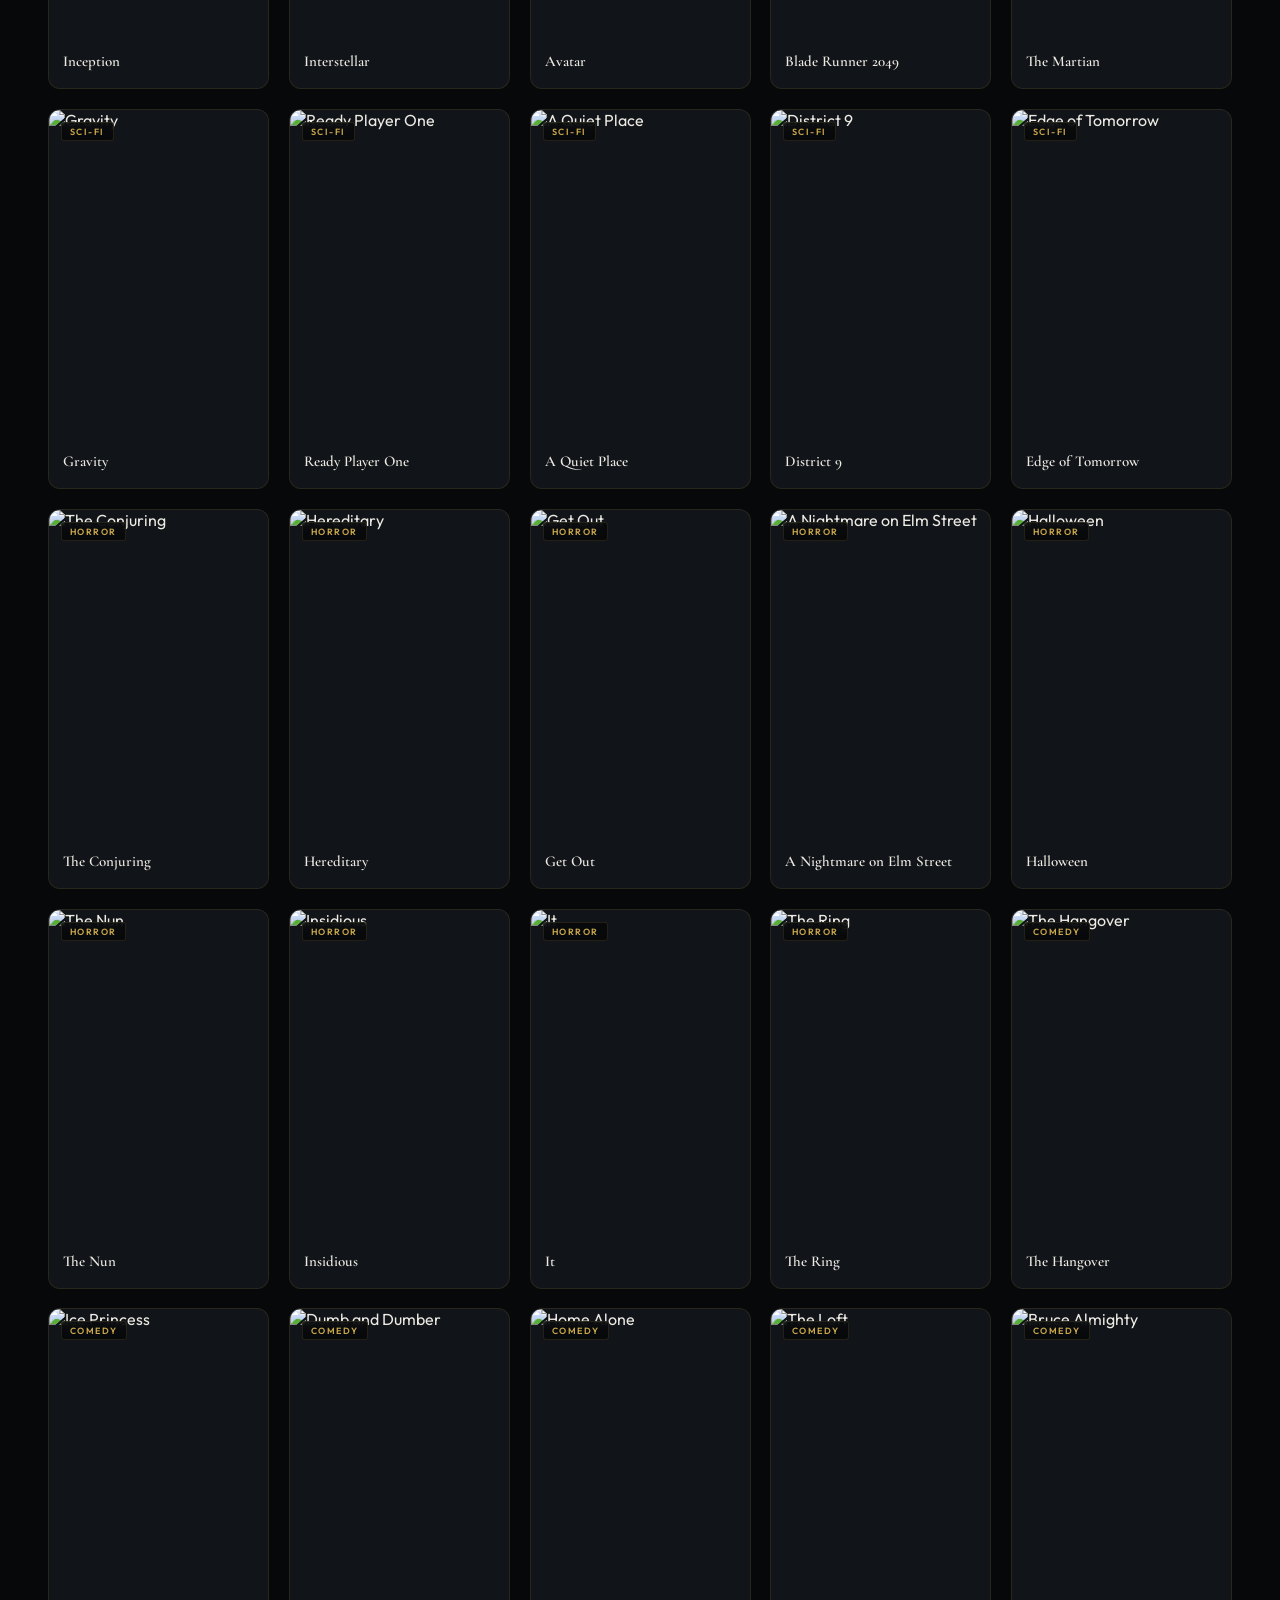
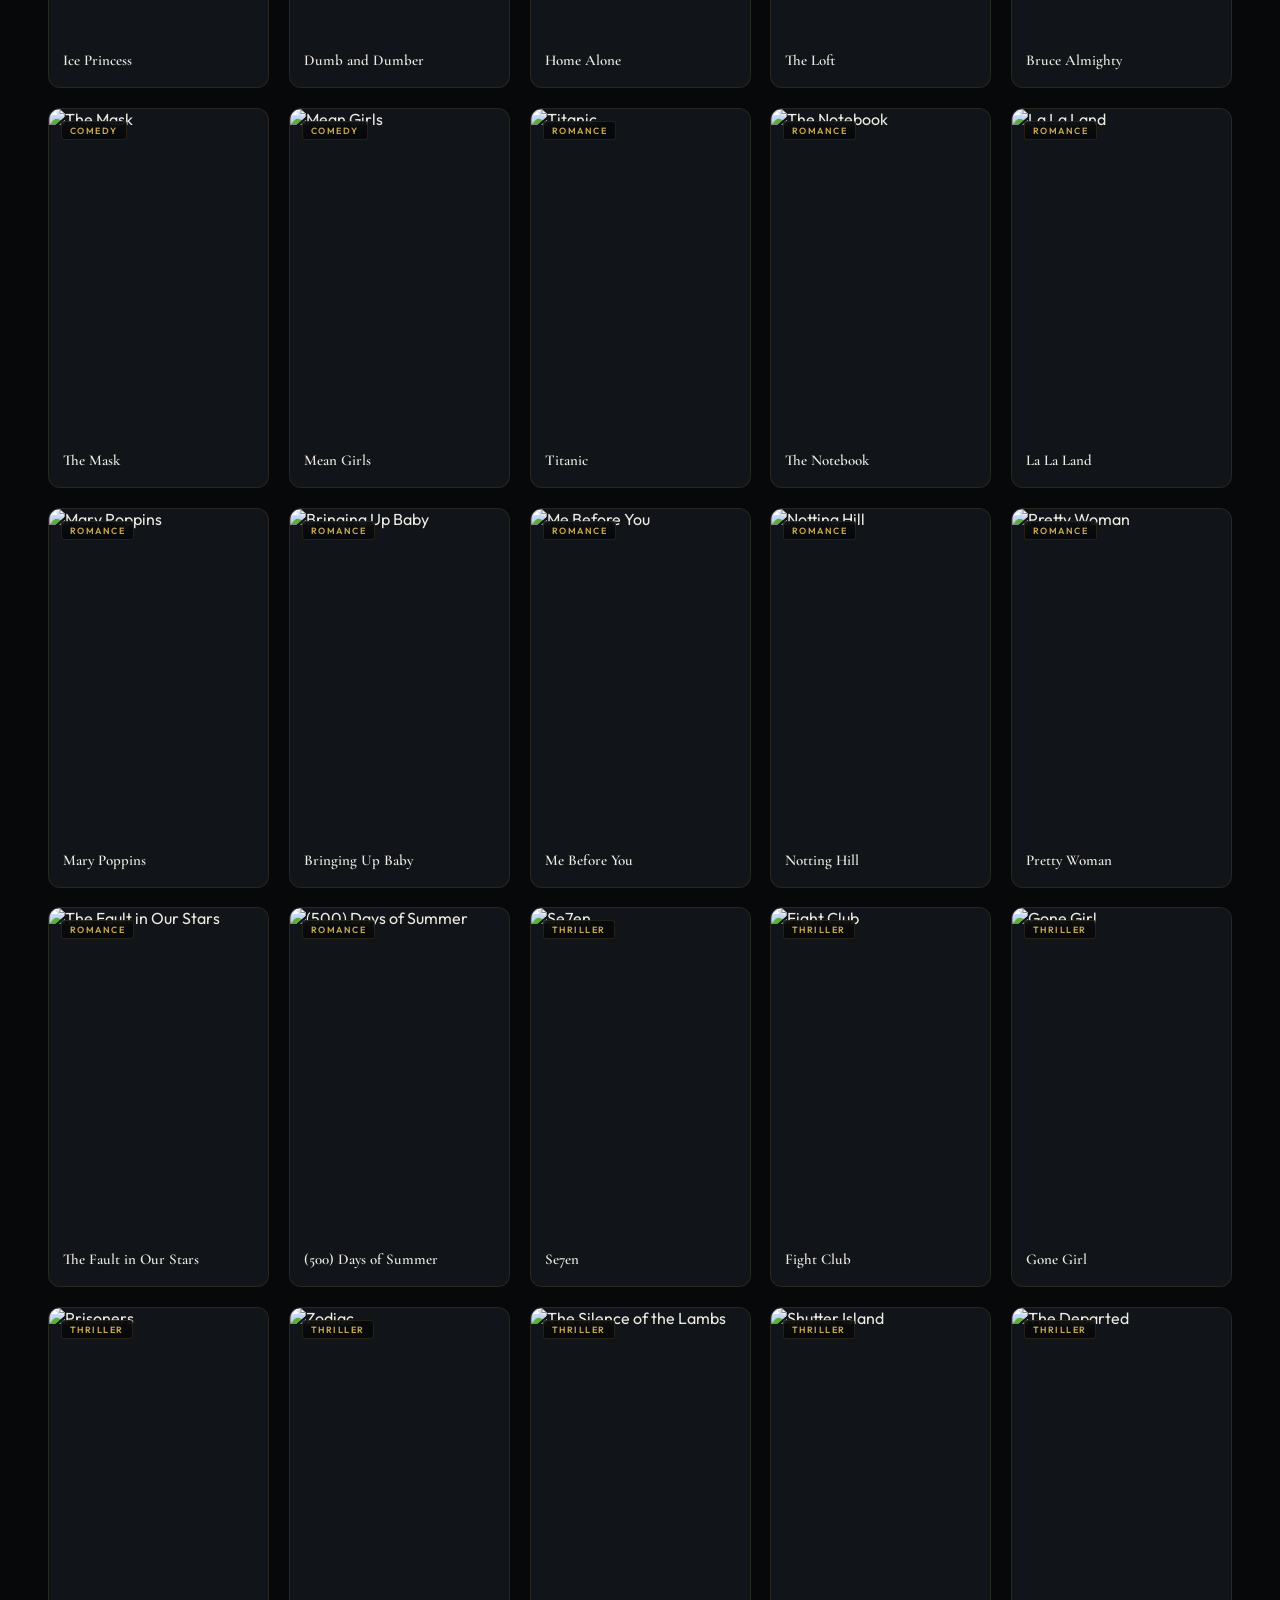
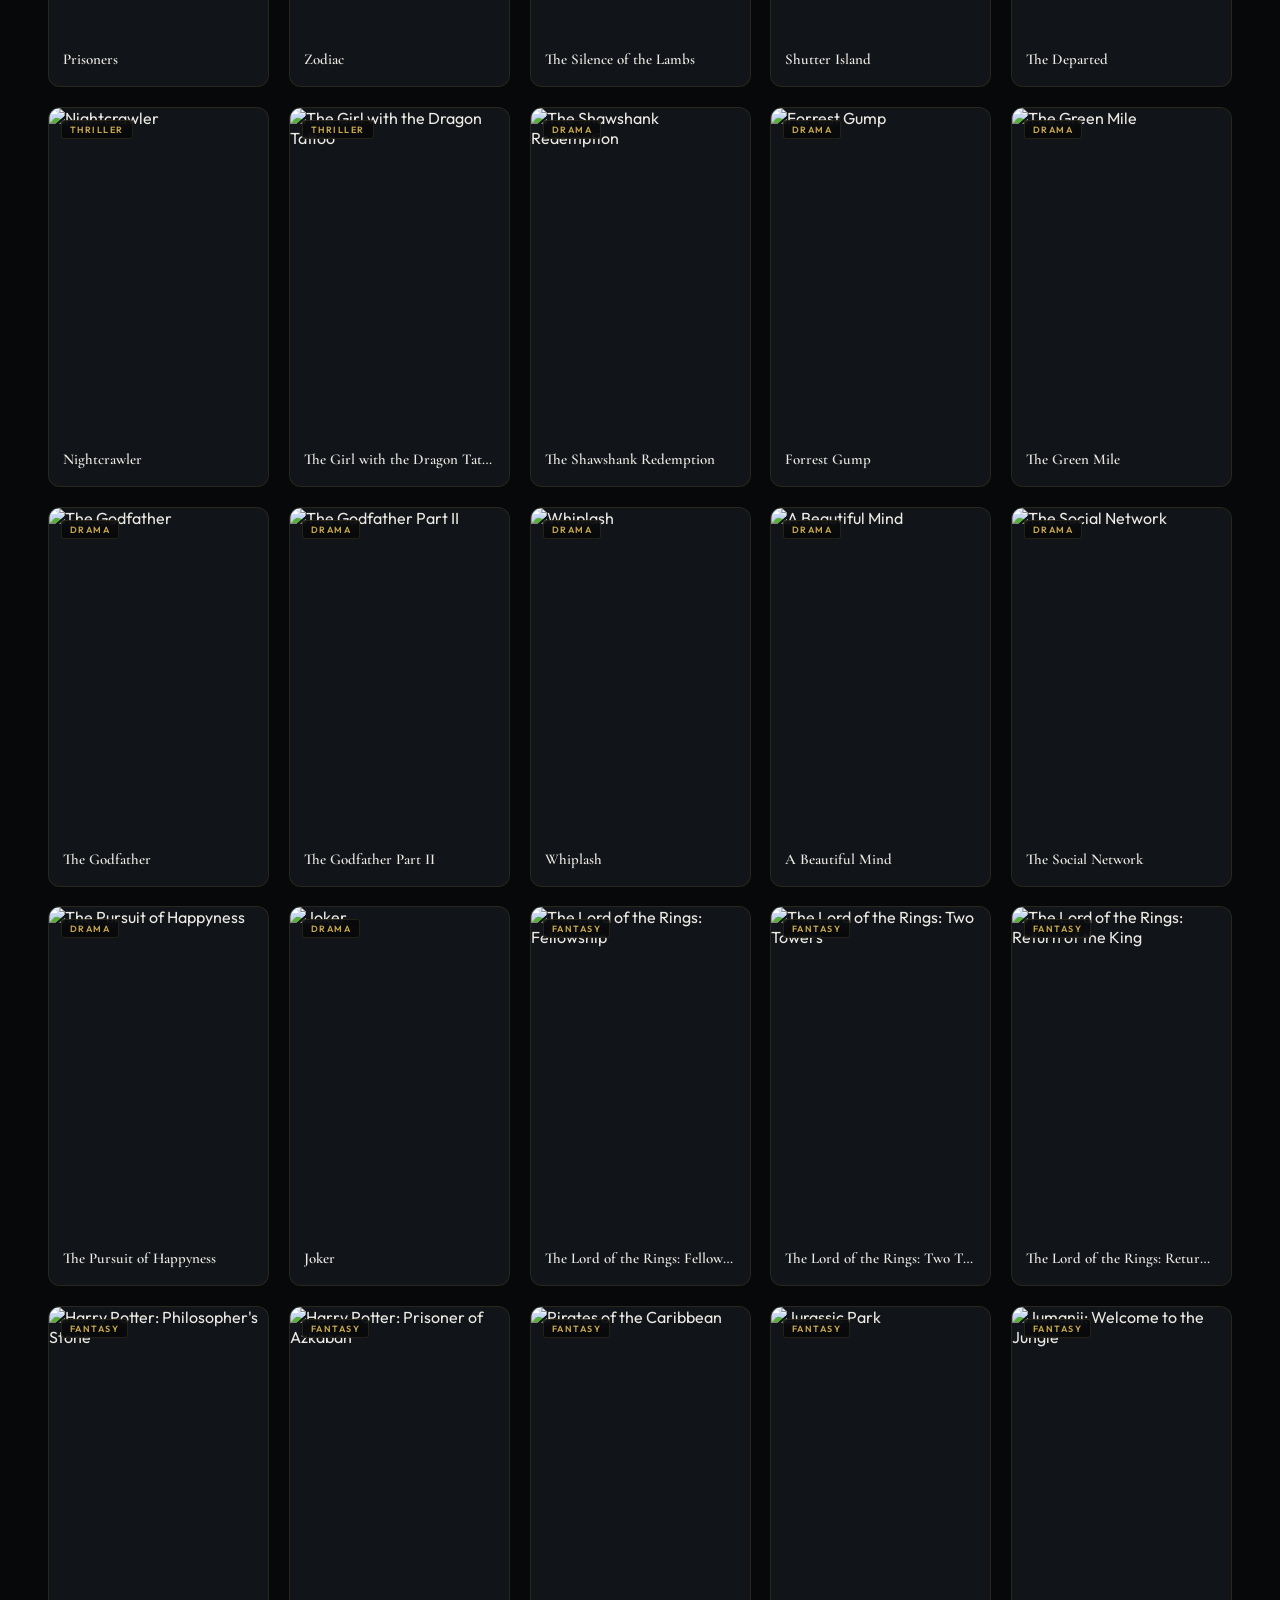
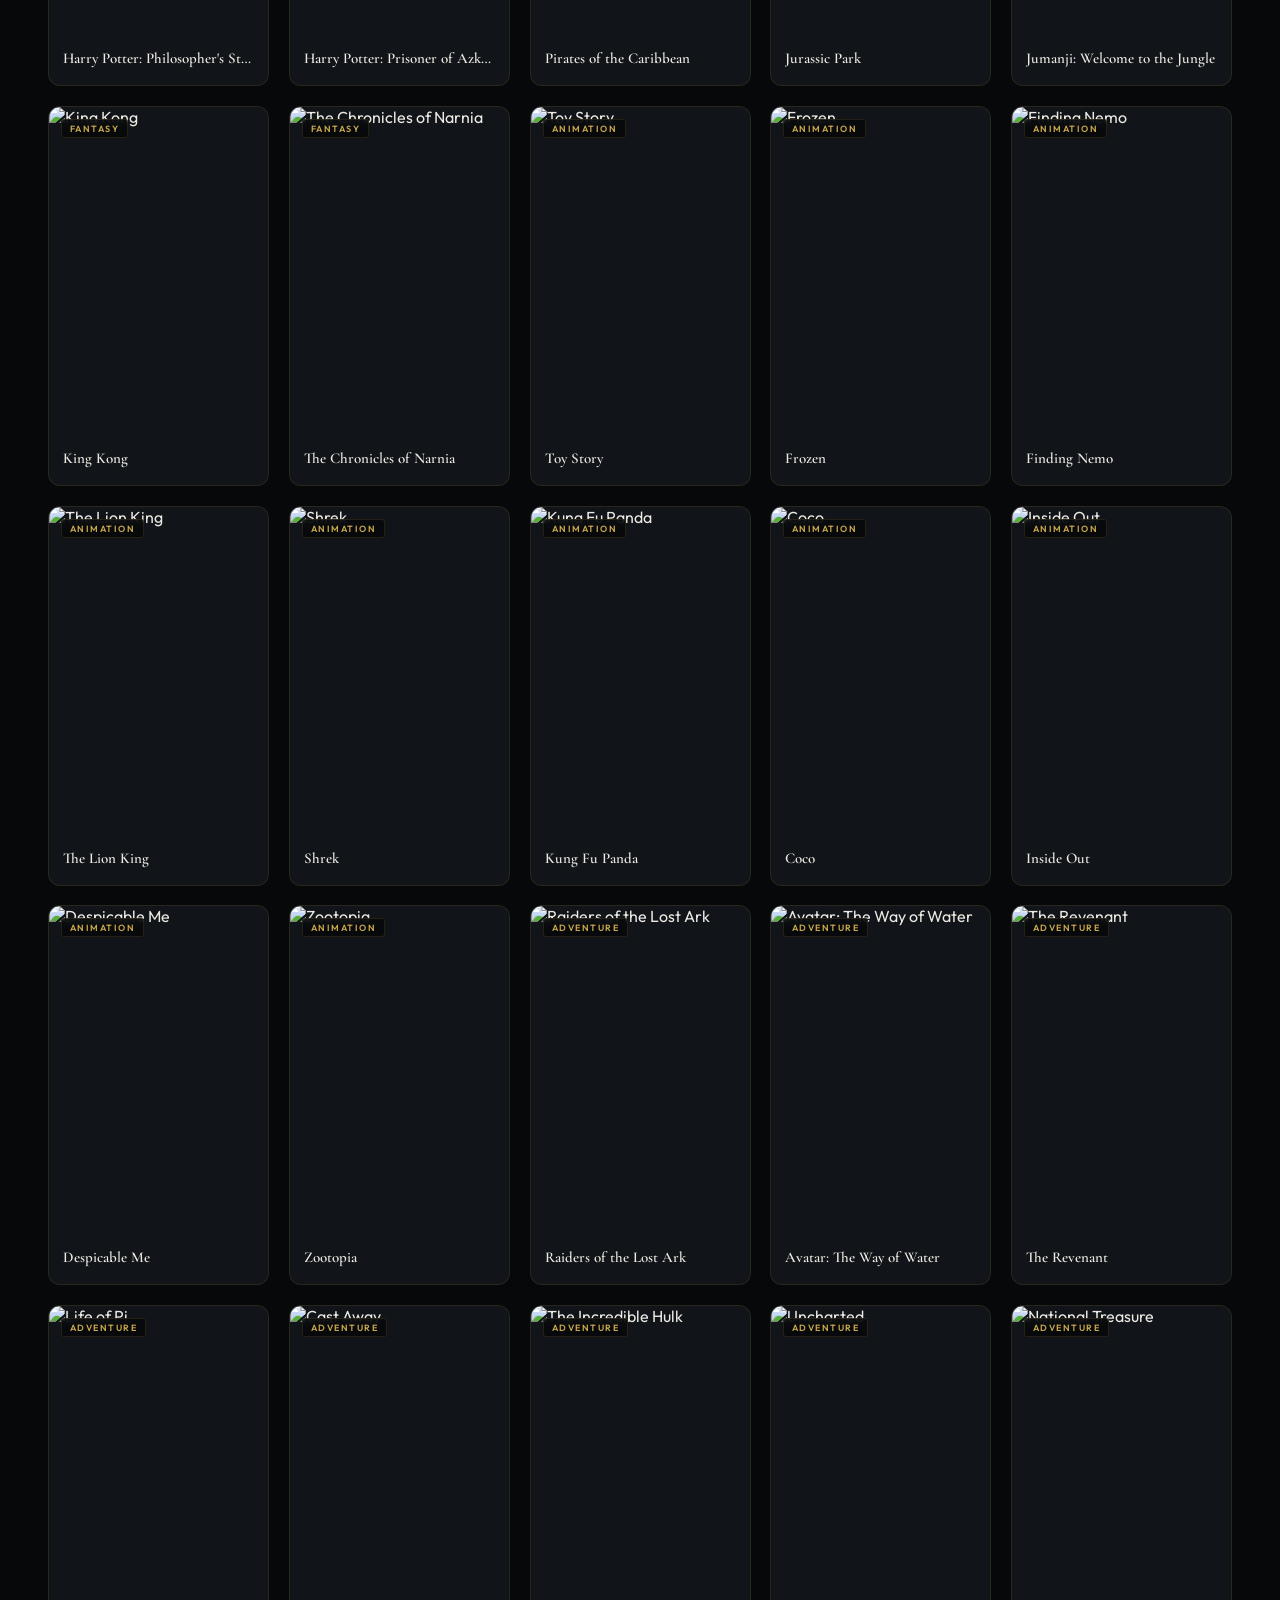
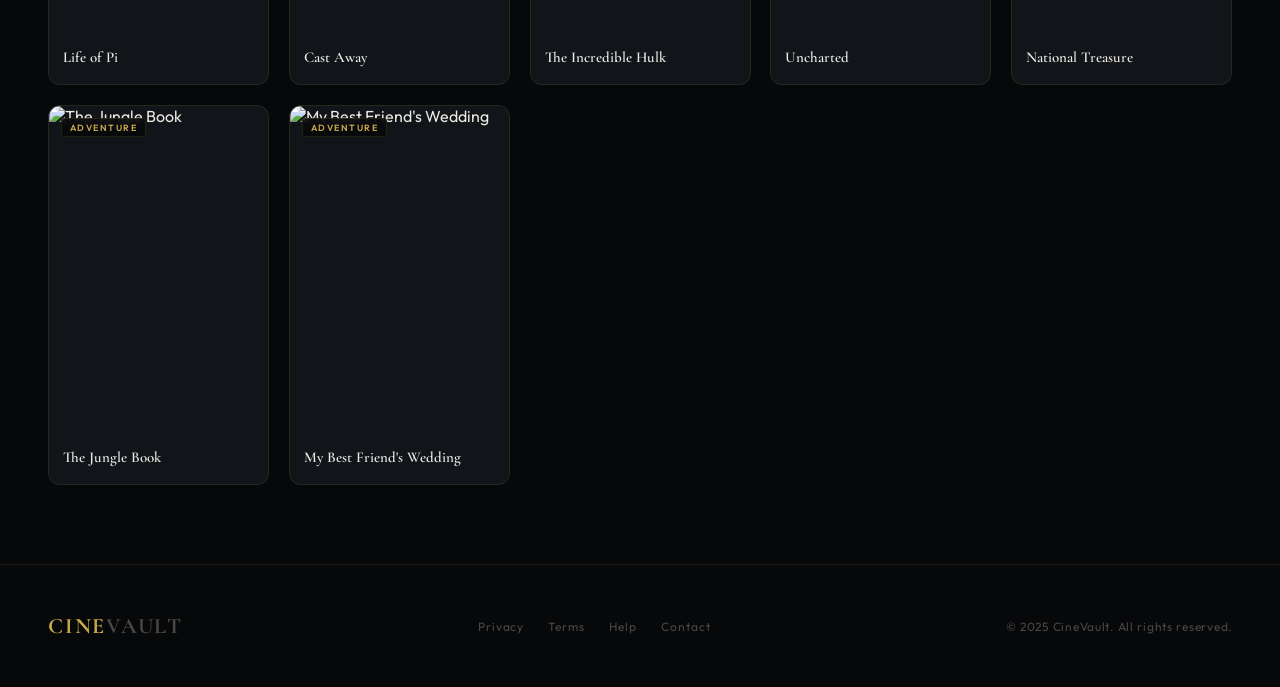
==== commit a2a43a97: "New Section" ====
--- a/index.html
+++ b/index.html
@@ -20,6 +20,7 @@
     <ul class="nav-links">
       <li><a href="#" class="active">Home</a></li>
       <li><a href="#movies">Movies</a></li>
+      <li><a href="#top10">Top 10</a></li>
       <li><a href="#featured">Featured</a></li>
       <li><a href="#">My List</a></li>
     </ul>
@@ -69,6 +70,15 @@
 
     <!-- Category Filter -->
     <div class="category-filter" id="filters"></div>
+
+    <!-- Top 10 Section -->
+    <section class="section" id="top10">
+      <div class="section-header">
+        <h2 class="section-title">Top 10 Movies</h2>
+        <span class="section-count">10 titles</span>
+      </div>
+      <div class="top10-grid"></div>
+    </section>
 
     <!-- Featured Section -->
     <section class="section" id="featured">
--- a/style.css
+++ b/style.css
@@ -332,6 +332,18 @@
   transform: translateY(-2px);
 }
 
+/* ── SEARCH/FILTER ACTIVE STATE ── */
+body.search-active .hero,
+body.search-active #featured,
+body.search-active #top10 {
+  display: none !important;
+}
+
+body.search-active .main-content {
+  padding-top: 120px;
+  min-height: calc(100vh - 120px);
+}
+
 /* ── MAIN CONTENT ── */
 .main-content {
   padding: 0 48px;
@@ -591,6 +603,118 @@
 .featured-card .card-title {
   font-size: 20px;
   white-space: normal;
+}
+
+/* ── TOP 10 GRID & CARDS ── */
+.top10-grid {
+  display: flex;
+  gap: 16px;
+  padding-bottom: 24px;
+  overflow-x: auto;
+  scroll-snap-type: x mandatory;
+}
+
+.top10-grid::-webkit-scrollbar { height: 6px; }
+.top10-grid::-webkit-scrollbar-track { background: var(--bg-void); }
+.top10-grid::-webkit-scrollbar-thumb { background: var(--gold-dim); border-radius: 3px; }
+.top10-grid::-webkit-scrollbar-thumb:hover { background: var(--gold); }
+
+.top10-card {
+  position: relative;
+  flex: 0 0 min-content;
+  display: flex;
+  align-items: flex-end;
+  cursor: pointer;
+  transition: all var(--transition);
+  animation: cardReveal 0.5s ease-out both;
+  scroll-snap-align: start;
+}
+
+.top10-card:hover {
+  transform: translateY(-8px);
+  z-index: 2;
+}
+
+.top10-card .rank-number {
+  font-family: var(--font-display);
+  font-size: 160px;
+  font-weight: 700;
+  line-height: 0.8;
+  color: var(--bg-void);
+  -webkit-text-stroke: 3px var(--text-muted);
+  z-index: 1;
+  transition: all var(--transition);
+  margin-right: -40px;
+  user-select: none;
+}
+
+.top10-card:hover .rank-number {
+  -webkit-text-stroke-color: var(--gold);
+  color: rgba(201, 168, 76, 0.2);
+}
+
+.top10-card .card-poster-wrap {
+  width: 150px;
+  height: 225px;
+  position: relative;
+  z-index: 2;
+  border-radius: var(--radius-lg);
+  overflow: hidden;
+  box-shadow: 0 10px 30px rgba(0,0,0,0.8);
+  transition: all var(--transition);
+  padding-top: 0;
+}
+
+.top10-card .card-poster {
+  width: 100%; 
+  height: 100%; 
+  object-fit: cover;
+}
+
+.top10-card:hover .card-poster-wrap {
+  box-shadow: 0 20px 50px rgba(0,0,0,0.7), 0 0 0 1px var(--gold-dim);
+}
+
+.top10-card .card-overlay {
+  position: absolute;
+  inset: 0;
+  background: linear-gradient(
+    to top,
+    rgba(7,8,10,0.95) 0%,
+    rgba(7,8,10,0.5) 40%,
+    transparent 70%
+  );
+  opacity: 0;
+  transition: opacity var(--transition);
+  display: flex;
+  align-items: center;
+  justify-content: center;
+}
+
+.top10-card:hover .card-overlay { opacity: 1; }
+
+.top10-card .card-play-btn {
+  width: 48px; height: 48px;
+  border-radius: 50%;
+  background: var(--gold);
+  display: flex;
+  align-items: center;
+  justify-content: center;
+  box-shadow: 0 4px 20px var(--gold-glow);
+  transition: transform 0.2s ease;
+}
+
+.top10-card .card-play-btn:hover { transform: scale(1.1); }
+
+.top10-card .card-play-btn svg {
+  width: 20px; height: 20px;
+  fill: var(--bg-void);
+  margin-left: 3px;
+}
+
+@media (max-width: 768px) {
+  .top10-card .rank-number { font-size: 110px; margin-right: -25px; -webkit-text-stroke-width: 2px; }
+  .top10-card .card-poster-wrap { width: 110px; height: 165px; }
 }
 
 /* ── FOOTER ── */
